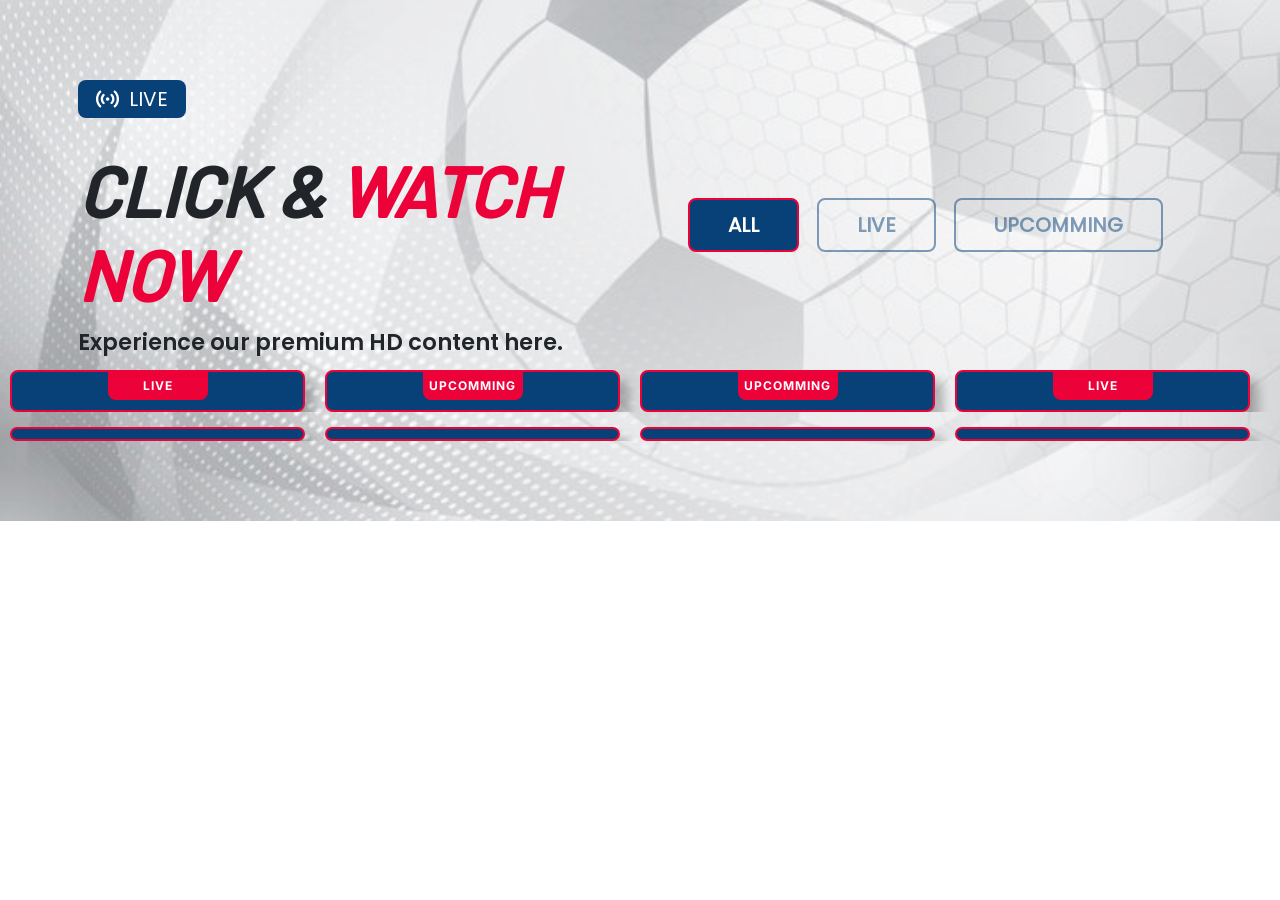
==== index.html @ 06346d49 "added files" ====
<!DOCTYPE html>
<html lang="en">
  <head>
    <meta charset="UTF-8" />
    <meta name="viewport" content="width=device-width, initial-scale=1.0" />
    <link rel="stylesheet" href="./assets/css/slick.css" />
    <link rel="preconnect" href="https://fonts.googleapis.com" />
    <link rel="preconnect" href="https://fonts.gstatic.com" crossorigin />
    <link
      href="https://fonts.googleapis.com/css2?family=Inter:ital,opsz,wght@0,14..32,100..900;1,14..32,100..900&display=swap"
      rel="stylesheet"
    />
    <link
      rel="stylesheet"
      href="https://cdnjs.cloudflare.com/ajax/libs/font-awesome/6.6.0/css/all.min.css"
      integrity="sha512-Kc323vGBEqzTmouAECnVceyQqyqdsSiqLQISBL29aUW4U/M7pSPA/gEUZQqv1cwx4OnYxTxve5UMg5GT6L4JJg=="
      crossorigin="anonymous"
      referrerpolicy="no-referrer"
    />
    <link rel="stylesheet" href="./assets/css/bootstrap.min.css" />
    <link rel="stylesheet" href="./assets/css/style.css" />
    <link rel="stylesheet" href="./assets/css/responsive.css" />
    <title>Document</title>
  </head>
  <body>
    <main>
      <section class="matches-section">
        <div class="container">
          <div class="row">
            <div class="col-lg-6">
              <div class="live-badge mb-5">
                <img src="./assets/images/signal.png" alt="" />
                <span>Live</span>
              </div>
              <h2 class="heading-text mb-3">Click & <span>Watch Now</span></h2>
              <p class="bottom-para">Experience our premium HD content here.</p>
            </div>
            <div class="col-lg-6 btns-column">
              <div class="btn-area">
                <button class="active">All</button>
                <button>Live</button>
                <button>Upcomming</button>
              </div>
            </div>
          </div>
        </div>
        <div class="slider-wrrp mb-4">
          <div class="match-card">
            <div class="card-header">
              <span class="status-badge">Live</span>
            </div>
          </div>
          <div class="match-card">
            <div class="card-header">
              <span class="status-badge">Upcomming</span>
            </div>
          </div>
          <div class="match-card">
            <div class="card-header">
              <span class="status-badge">Upcomming</span>
            </div>
          </div>
          <div class="match-card">
            <div class="card-header">
              <span class="status-badge">Live</span>
            </div>
          </div>
          <div class="match-card">
            <div class="card-header">
              <span class="status-badge">Live</span>
            </div>
          </div>
          <div class="match-card">
            <div class="card-header">
              <span class="status-badge">Upcomming</span>
            </div>
          </div>
          <div class="match-card">
            <div class="card-header">
              <span class="status-badge">Upcomming</span>
            </div>
          </div>
        </div>
        <div class="slider-wrrp-2">
          <div class="match-card"></div>
          <div class="match-card"></div>
          <div class="match-card"></div>
          <div class="match-card"></div>
          <div class="match-card"></div>
          <div class="match-card"></div>
          <div class="match-card"></div>
        </div>
      </section>
    </main>

    <script src="./assets/js/bootstrap.bundle.min.js"></script>
    <script src="./assets/js/jquery.min.js"></script>
    <script src="./assets/js/slick.min.js"></script>
    <script src="https://maxcdn.bootstrapcdn.com/bootstrap/3.2.0/js/bootstrap.min.js"></script>
    <script src="./assets/js/script.js"></script>
  </body>
</html>
---- assets/css/style.css ----
* {
  padding: 0;
  margin: 0;
  box-sizing: border-box;
}

html {
  font-size: 10px;
  overflow-x: hidden;
}

@font-face {
  font-family: "poppins";
  src: url(../fonts/Poppins-Regular.ttf);
}

@font-face {
  font-family: "barlow";
  src: url(../fonts/Barlow-Medium.ttf);
}
@font-face {
  font-family: "poppins-bold";
  src: url(../fonts/Poppins-SemiBold.ttf);
}

:root {
  --poppin-font: "poppins";
  --poppin-font-2: "poppins-bold";
  --barlow-font: "barlow";
  --red-color: "#ec0139";
}

@media (min-width: 1600px) {
  .container {
    width: 100%;
    max-width: 1420px;
  }
}

.matches-section {
  background-image: url(../images/football-img.jpg);
  padding: 80px 10px;
  background-position: center;
  background-size: cover;
  background-repeat: no-repeat;
  position: relative;
  z-index: 1;
}

.matches-section::after {
  content: "";
  position: absolute;
  height: 100%;
  width: 100%;
  left: 0;
  top: 0;
  background: #ffffff44;
  z-index: -1;
}

.match-card {
  padding: 0 10px 10px;
  border: 2.18px solid var(--Red, #ec0139);
  box-shadow: 9px 10px 10.4px 0px #00000040;
  background: var(--Blue, #084178);
  border-radius: 8px;
  margin-right: 20px;
}

.live-badge {
  display: flex;
  align-items: center;
  gap: 10px;
  background: var(--Blue, #084178);
  padding: 4px 18px;
  width: fit-content;
  color: #fff;
  font-family: var(--poppin-font);
  font-weight: 500;
  font-size: 20px;
  text-transform: uppercase;
  border-radius: 8px;
}

.heading-text {
  font-family: var(--barlow-font);
  font-weight: 800;
  font-style: italic;
  font-size: 70px;
  text-transform: uppercase;
}

.heading-text span {
  color: var(--Red, #ec0139);
}

.bottom-para {
  font-family: var(--poppin-font-2);
  font-weight: 500;
  font-size: 22.5px;
}

.btn-area {
  display: flex;
  align-items: center;
  gap: 18px;
}

.btn-area button {
  border: 2px solid var(--Blue, #084178);
  padding: 10px 38px;
  font-family: var(--poppin-font);
  font-weight: 600;
  font-size: 20px;
  text-transform: uppercase;
  border-radius: 8px;
  background: transparent;
  color: #084178;
  opacity: 0.5;
}

.btn-area button.active {
  background: var(--Blue, #084178);
  border: 2px solid var(--Red, #ec0139);
  color: #fff;
  opacity: 1;
}

.btns-column {
  display: flex;
  justify-content: center;
  align-items: center;
}

.card-header {
  display: flex;
  justify-content: center;
}

.status-badge {
  display: flex;
  justify-content: center;
  width: 100px;
  background: var(--Red, #ec0139);
  padding: 5px 15px;
  font-family: "Inter", sans-serif;
  font-weight: 700;
  font-size: 12px;
  letter-spacing: 1px;
  text-transform: uppercase;
  border-bottom-right-radius: 8px;
  border-bottom-left-radius: 8px;
  color: #fff;
}
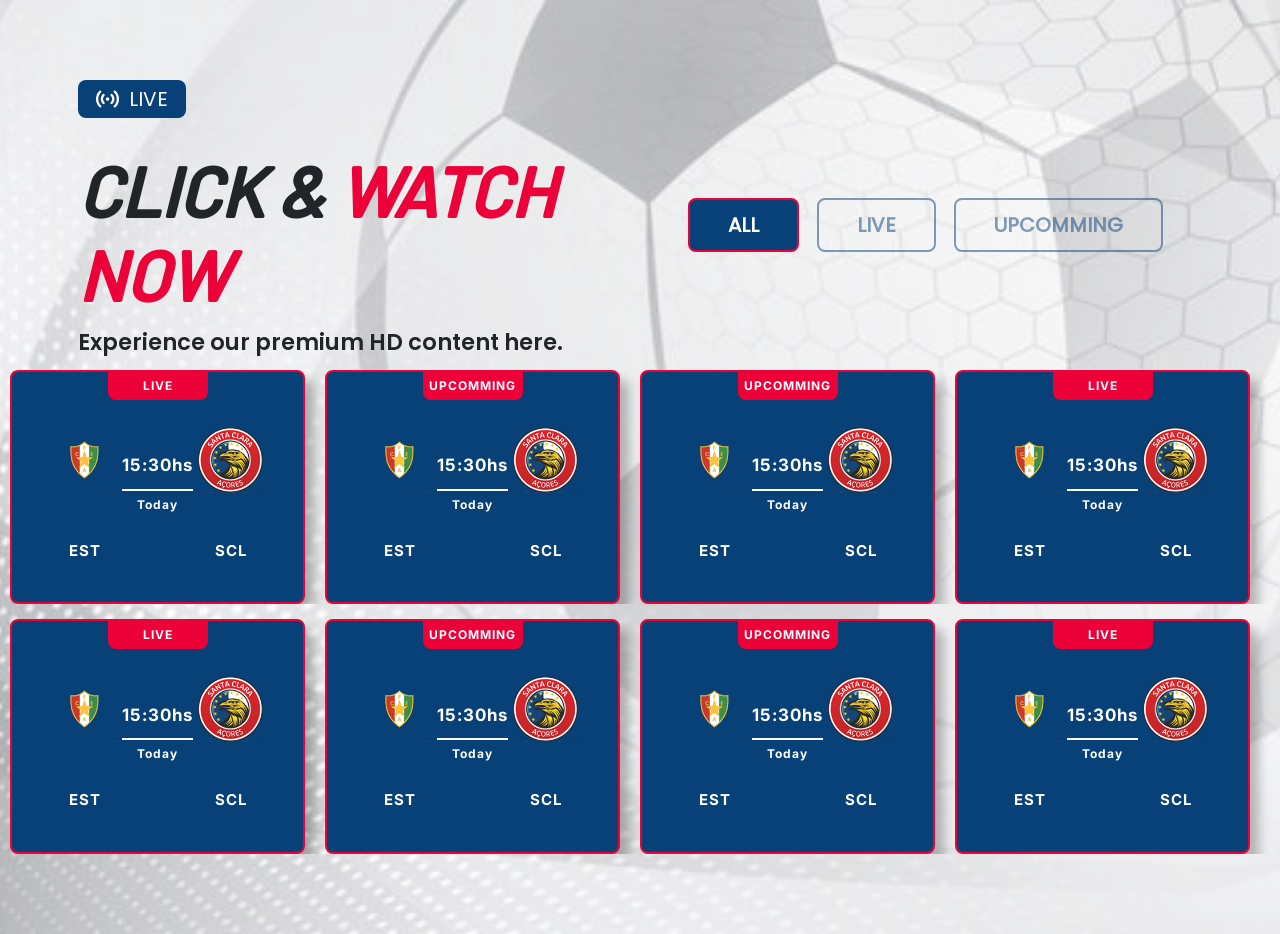
==== commit 23faf4ec: "card updated" ====
--- a/index.html
+++ b/index.html
@@ -49,46 +49,382 @@
             <div class="card-header">
               <span class="status-badge">Live</span>
             </div>
-          </div>
-          <div class="match-card">
-            <div class="card-header">
-              <span class="status-badge">Upcomming</span>
-            </div>
-          </div>
-          <div class="match-card">
-            <div class="card-header">
-              <span class="status-badge">Upcomming</span>
-            </div>
-          </div>
-          <div class="match-card">
-            <div class="card-header">
-              <span class="status-badge">Live</span>
-            </div>
-          </div>
-          <div class="match-card">
-            <div class="card-header">
-              <span class="status-badge">Live</span>
-            </div>
-          </div>
-          <div class="match-card">
-            <div class="card-header">
-              <span class="status-badge">Upcomming</span>
-            </div>
-          </div>
-          <div class="match-card">
-            <div class="card-header">
-              <span class="status-badge">Upcomming</span>
+            <div class="card-matches-area">
+              <div class="team-area">
+                <img
+                  src="./assets/images/team-1.png"
+                  class="img-fluid"
+                  alt=""
+                />
+                <p class="team-name">EST</p>
+              </div>
+              <div class="date-area">
+                <p class="hour-left-text m-2">15:30hs</p>
+                <p class="day-left-text">Today</p>
+              </div>
+              <div class="team-area">
+                <img
+                  src="./assets/images/team-2.png"
+                  class="img-fluid"
+                  alt=""
+                />
+                <p class="team-name">Scl</p>
+              </div>
+            </div>
+          </div>
+          <div class="match-card">
+            <div class="card-header">
+              <span class="status-badge">Upcomming</span>
+            </div>
+            <div class="card-matches-area">
+              <div class="team-area">
+                <img
+                  src="./assets/images/team-1.png"
+                  class="img-fluid"
+                  alt=""
+                />
+                <p class="team-name">EST</p>
+              </div>
+              <div class="date-area">
+                <p class="hour-left-text m-2">15:30hs</p>
+                <p class="day-left-text">Today</p>
+              </div>
+              <div class="team-area">
+                <img
+                  src="./assets/images/team-2.png"
+                  class="img-fluid"
+                  alt=""
+                />
+                <p class="team-name">Scl</p>
+              </div>
+            </div>
+          </div>
+          <div class="match-card">
+            <div class="card-header">
+              <span class="status-badge">Upcomming</span>
+            </div>
+            <div class="card-matches-area">
+              <div class="team-area">
+                <img
+                  src="./assets/images/team-1.png"
+                  class="img-fluid"
+                  alt=""
+                />
+                <p class="team-name">EST</p>
+              </div>
+              <div class="date-area">
+                <p class="hour-left-text m-2">15:30hs</p>
+                <p class="day-left-text">Today</p>
+              </div>
+              <div class="team-area">
+                <img
+                  src="./assets/images/team-2.png"
+                  class="img-fluid"
+                  alt=""
+                />
+                <p class="team-name">Scl</p>
+              </div>
+            </div>
+          </div>
+          <div class="match-card">
+            <div class="card-header">
+              <span class="status-badge">Live</span>
+            </div>
+            <div class="card-matches-area">
+              <div class="team-area">
+                <img
+                  src="./assets/images/team-1.png"
+                  class="img-fluid"
+                  alt=""
+                />
+                <p class="team-name">EST</p>
+              </div>
+              <div class="date-area">
+                <p class="hour-left-text m-2">15:30hs</p>
+                <p class="day-left-text">Today</p>
+              </div>
+              <div class="team-area">
+                <img
+                  src="./assets/images/team-2.png"
+                  class="img-fluid"
+                  alt=""
+                />
+                <p class="team-name">Scl</p>
+              </div>
+            </div>
+          </div>
+          <div class="match-card">
+            <div class="card-header">
+              <span class="status-badge">Live</span>
+            </div>
+            <div class="card-matches-area">
+              <div class="team-area">
+                <img
+                  src="./assets/images/team-1.png"
+                  class="img-fluid"
+                  alt=""
+                />
+                <p class="team-name">EST</p>
+              </div>
+              <div class="date-area">
+                <p class="hour-left-text m-2">15:30hs</p>
+                <p class="day-left-text">Today</p>
+              </div>
+              <div class="team-area">
+                <img
+                  src="./assets/images/team-2.png"
+                  class="img-fluid"
+                  alt=""
+                />
+                <p class="team-name">Scl</p>
+              </div>
+            </div>
+          </div>
+          <div class="match-card">
+            <div class="card-header">
+              <span class="status-badge">Upcomming</span>
+            </div>
+            <div class="card-matches-area">
+              <div class="team-area">
+                <img
+                  src="./assets/images/team-1.png"
+                  class="img-fluid"
+                  alt=""
+                />
+                <p class="team-name">EST</p>
+              </div>
+              <div class="date-area">
+                <p class="hour-left-text m-2">15:30hs</p>
+                <p class="day-left-text">Today</p>
+              </div>
+              <div class="team-area">
+                <img
+                  src="./assets/images/team-2.png"
+                  class="img-fluid"
+                  alt=""
+                />
+                <p class="team-name">Scl</p>
+              </div>
+            </div>
+          </div>
+          <div class="match-card">
+            <div class="card-header">
+              <span class="status-badge">Upcomming</span>
+            </div>
+            <div class="card-matches-area">
+              <div class="team-area">
+                <img
+                  src="./assets/images/team-1.png"
+                  class="img-fluid"
+                  alt=""
+                />
+                <p class="team-name">EST</p>
+              </div>
+              <div class="date-area">
+                <p class="hour-left-text m-2">15:30hs</p>
+                <p class="day-left-text">Today</p>
+              </div>
+              <div class="team-area">
+                <img
+                  src="./assets/images/team-2.png"
+                  class="img-fluid"
+                  alt=""
+                />
+                <p class="team-name">Scl</p>
+              </div>
             </div>
           </div>
         </div>
         <div class="slider-wrrp-2">
-          <div class="match-card"></div>
-          <div class="match-card"></div>
-          <div class="match-card"></div>
-          <div class="match-card"></div>
-          <div class="match-card"></div>
-          <div class="match-card"></div>
-          <div class="match-card"></div>
+          <div class="match-card">
+            <div class="card-header">
+              <span class="status-badge">Live</span>
+            </div>
+            <div class="card-matches-area">
+              <div class="team-area">
+                <img
+                  src="./assets/images/team-1.png"
+                  class="img-fluid"
+                  alt=""
+                />
+                <p class="team-name">EST</p>
+              </div>
+              <div class="date-area">
+                <p class="hour-left-text m-2">15:30hs</p>
+                <p class="day-left-text">Today</p>
+              </div>
+              <div class="team-area">
+                <img
+                  src="./assets/images/team-2.png"
+                  class="img-fluid"
+                  alt=""
+                />
+                <p class="team-name">Scl</p>
+              </div>
+            </div>
+          </div>
+          <div class="match-card">
+            <div class="card-header">
+              <span class="status-badge">Upcomming</span>
+            </div>
+            <div class="card-matches-area">
+              <div class="team-area">
+                <img
+                  src="./assets/images/team-1.png"
+                  class="img-fluid"
+                  alt=""
+                />
+                <p class="team-name">EST</p>
+              </div>
+              <div class="date-area">
+                <p class="hour-left-text m-2">15:30hs</p>
+                <p class="day-left-text">Today</p>
+              </div>
+              <div class="team-area">
+                <img
+                  src="./assets/images/team-2.png"
+                  class="img-fluid"
+                  alt=""
+                />
+                <p class="team-name">Scl</p>
+              </div>
+            </div>
+          </div>
+          <div class="match-card">
+            <div class="card-header">
+              <span class="status-badge">Upcomming</span>
+            </div>
+            <div class="card-matches-area">
+              <div class="team-area">
+                <img
+                  src="./assets/images/team-1.png"
+                  class="img-fluid"
+                  alt=""
+                />
+                <p class="team-name">EST</p>
+              </div>
+              <div class="date-area">
+                <p class="hour-left-text m-2">15:30hs</p>
+                <p class="day-left-text">Today</p>
+              </div>
+              <div class="team-area">
+                <img
+                  src="./assets/images/team-2.png"
+                  class="img-fluid"
+                  alt=""
+                />
+                <p class="team-name">Scl</p>
+              </div>
+            </div>
+          </div>
+          <div class="match-card">
+            <div class="card-header">
+              <span class="status-badge">Live</span>
+            </div>
+            <div class="card-matches-area">
+              <div class="team-area">
+                <img
+                  src="./assets/images/team-1.png"
+                  class="img-fluid"
+                  alt=""
+                />
+                <p class="team-name">EST</p>
+              </div>
+              <div class="date-area">
+                <p class="hour-left-text m-2">15:30hs</p>
+                <p class="day-left-text">Today</p>
+              </div>
+              <div class="team-area">
+                <img
+                  src="./assets/images/team-2.png"
+                  class="img-fluid"
+                  alt=""
+                />
+                <p class="team-name">Scl</p>
+              </div>
+            </div>
+          </div>
+          <div class="match-card">
+            <div class="card-header">
+              <span class="status-badge">Live</span>
+            </div>
+            <div class="card-matches-area">
+              <div class="team-area">
+                <img
+                  src="./assets/images/team-1.png"
+                  class="img-fluid"
+                  alt=""
+                />
+                <p class="team-name">EST</p>
+              </div>
+              <div class="date-area">
+                <p class="hour-left-text m-2">15:30hs</p>
+                <p class="day-left-text">Today</p>
+              </div>
+              <div class="team-area">
+                <img
+                  src="./assets/images/team-2.png"
+                  class="img-fluid"
+                  alt=""
+                />
+                <p class="team-name">Scl</p>
+              </div>
+            </div>
+          </div>
+          <div class="match-card">
+            <div class="card-header">
+              <span class="status-badge">Upcomming</span>
+            </div>
+            <div class="card-matches-area">
+              <div class="team-area">
+                <img
+                  src="./assets/images/team-1.png"
+                  class="img-fluid"
+                  alt=""
+                />
+                <p class="team-name">EST</p>
+              </div>
+              <div class="date-area">
+                <p class="hour-left-text m-2">15:30hs</p>
+                <p class="day-left-text">Today</p>
+              </div>
+              <div class="team-area">
+                <img
+                  src="./assets/images/team-2.png"
+                  class="img-fluid"
+                  alt=""
+                />
+                <p class="team-name">Scl</p>
+              </div>
+            </div>
+          </div>
+          <div class="match-card">
+            <div class="card-header">
+              <span class="status-badge">Upcomming</span>
+            </div>
+            <div class="card-matches-area">
+              <div class="team-area">
+                <img
+                  src="./assets/images/team-1.png"
+                  class="img-fluid"
+                  alt=""
+                />
+                <p class="team-name">EST</p>
+              </div>
+              <div class="date-area">
+                <p class="hour-left-text m-2">15:30hs</p>
+                <p class="day-left-text">Today</p>
+              </div>
+              <div class="team-area">
+                <img
+                  src="./assets/images/team-2.png"
+                  class="img-fluid"
+                  alt=""
+                />
+                <p class="team-name">Scl</p>
+              </div>
+            </div>
+          </div>
         </div>
       </section>
     </main>
--- a/assets/css/style.css
+++ b/assets/css/style.css
@@ -59,7 +59,7 @@
 }
 
 .match-card {
-  padding: 0 10px 10px;
+  padding: 0 40px 30px;
   border: 2.18px solid var(--Red, #ec0139);
   box-shadow: 9px 10px 10.4px 0px #00000040;
   background: var(--Blue, #084178);
@@ -152,3 +152,50 @@
   border-bottom-left-radius: 8px;
   color: #fff;
 }
+
+.card-matches-area {
+  display: flex;
+  align-items: center;
+  justify-content: space-between;
+}
+
+.team-area {
+  display: flex;
+  flex-direction: column;
+  align-items: center;
+  gap: 20px;
+}
+
+.team-area img{
+    height: 120px;
+    width: 120px;
+    object-fit: contain;
+}
+
+.team-name {
+  font-family: "Inter", sans-serif;
+  font-weight: 700;
+  font-size: 15px;
+  letter-spacing: 1px;
+  color: #fff;
+  text-transform: uppercase;
+}
+
+.date-area {
+  font-family: "Inter", sans-serif;
+  font-weight: 700;
+  text-align: center;
+  letter-spacing: 1px;
+  color: #fff;
+}
+.hour-left-text {
+  font-size: 17px;
+  color: #fff;
+  padding-bottom: 10px;
+  border-bottom: 2px solid #fff;
+}
+
+.day-left-text {
+  font-weight: 700;
+  font-size: 12px;
+}
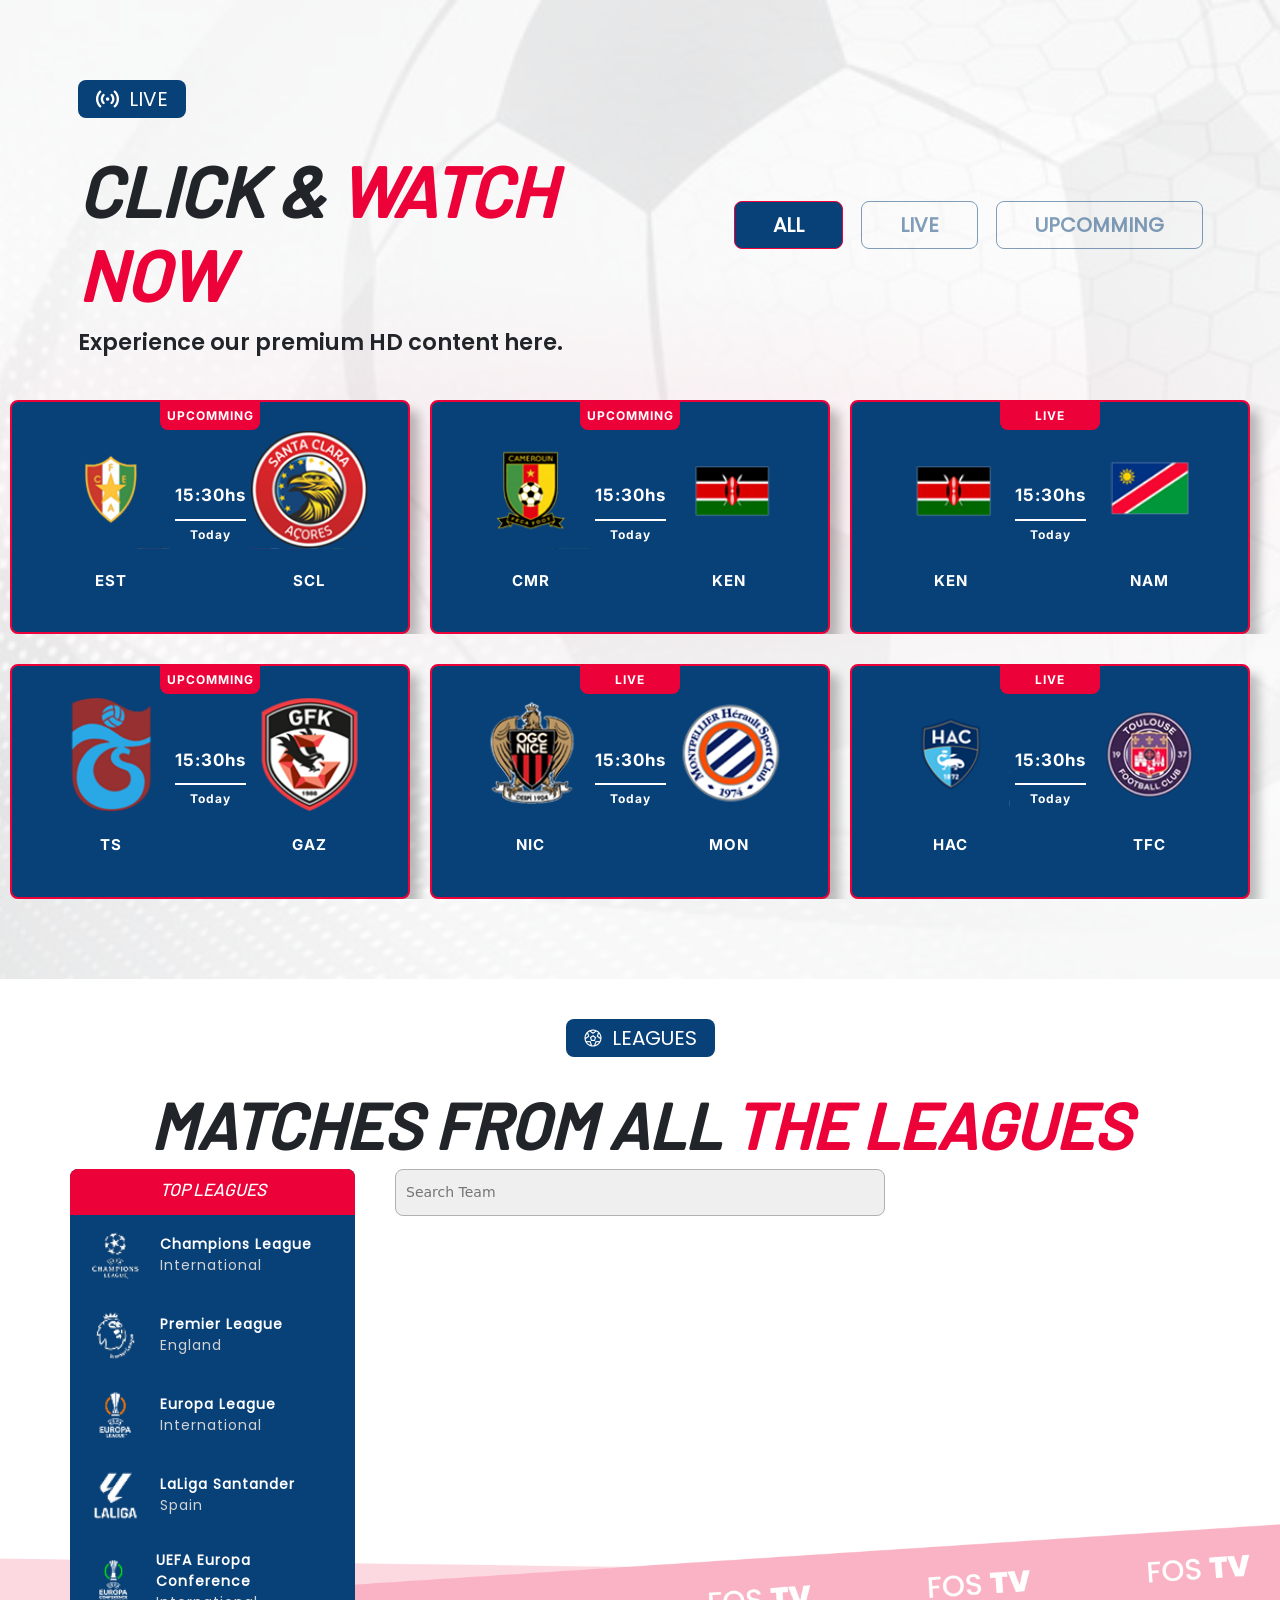
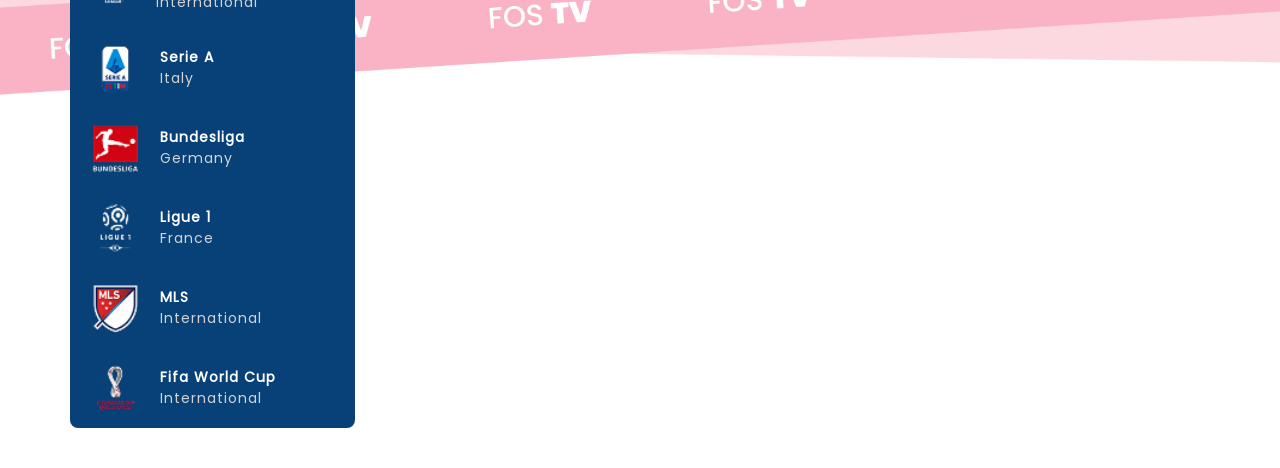
==== commit a35adc8c: "section completed" ====
--- a/index.html
+++ b/index.html
@@ -24,15 +24,18 @@
   </head>
   <body>
     <main>
+      <!-- matches section -->
       <section class="matches-section">
-        <div class="container">
+        <div class="container mb-5">
           <div class="row">
             <div class="col-lg-6">
               <div class="live-badge mb-5">
                 <img src="./assets/images/signal.png" alt="" />
                 <span>Live</span>
               </div>
-              <h2 class="heading-text mb-3">Click & <span>Watch Now</span></h2>
+              <h2 class="heading-text mb-3">
+                Click & <span class="span-color">Watch Now</span>
+              </h2>
               <p class="bottom-para">Experience our premium HD content here.</p>
             </div>
             <div class="col-lg-6 btns-column">
@@ -44,388 +47,562 @@
             </div>
           </div>
         </div>
-        <div class="slider-wrrp mb-4">
-          <div class="match-card">
-            <div class="card-header">
-              <span class="status-badge">Live</span>
+
+        <!-- Slider 1 starts -->
+        <div class="slider-wrrp mb-5">
+          <!-- card 1 -->
+          <div class="match-card">
+            <a href="" class="text-decoration-none">
+              <div class="card-header">
+                <span class="status-badge">Live</span>
+              </div>
+              <div class="card-matches-area">
+                <div class="team-area">
+                  <img
+                    src="./assets/images/team-3.png"
+                    class="img-fluid"
+                    alt=""
+                  />
+                  <p class="team-name">NAN</p>
+                </div>
+                <div class="date-area">
+                  <p class="hour-left-text m-2">15:30hs</p>
+                  <p class="day-left-text">Today</p>
+                </div>
+                <div class="team-area">
+                  <img
+                    src="./assets/images/team-4.png"
+                    class="img-fluid"
+                    alt=""
+                  />
+                  <p class="team-name">Scl</p>
+                </div>
+              </div>
+            </a>
+          </div>
+          <!-- card 2 -->
+          <div class="match-card">
+            <a href="" class="text-decoration-none">
+              <div class="card-header">
+                <span class="status-badge">Upcomming</span>
+              </div>
+              <div class="card-matches-area">
+                <div class="team-area">
+                  <img
+                    src="./assets/images/team-1.png"
+                    class="img-fluid"
+                    alt=""
+                  />
+                  <p class="team-name">EST</p>
+                </div>
+                <div class="date-area">
+                  <p class="hour-left-text m-2">15:30hs</p>
+                  <p class="day-left-text">Today</p>
+                </div>
+                <div class="team-area">
+                  <img
+                    src="./assets/images/team-2.png"
+                    class="img-fluid"
+                    alt=""
+                  />
+                  <p class="team-name">Scl</p>
+                </div>
+              </div>
+            </a>
+          </div>
+          <!-- card 3 -->
+          <div class="match-card">
+            <a href="" class="text-decoration-none">
+              <div class="card-header">
+                <span class="status-badge">Upcomming</span>
+              </div>
+              <div class="card-matches-area">
+                <div class="team-area">
+                  <img
+                    src="./assets/images/team-5.png"
+                    class="img-fluid"
+                    alt=""
+                  />
+                  <p class="team-name">CMR</p>
+                </div>
+                <div class="date-area">
+                  <p class="hour-left-text m-2">15:30hs</p>
+                  <p class="day-left-text">Today</p>
+                </div>
+                <div class="team-area">
+                  <img
+                    src="./assets/images/team-6.png"
+                    class="img-fluid"
+                    alt=""
+                  />
+                  <p class="team-name">KEN</p>
+                </div>
+              </div>
+            </a>
+          </div>
+          <!-- card 4 -->
+          <div class="match-card">
+            <a href="" class="text-decoration-none">
+              <div class="card-header">
+                <span class="status-badge">Live</span>
+              </div>
+              <div class="card-matches-area">
+                <div class="team-area">
+                  <img
+                    src="./assets/images/team-6.png"
+                    class="img-fluid"
+                    alt=""
+                  />
+                  <p class="team-name">KEN</p>
+                </div>
+                <div class="date-area">
+                  <p class="hour-left-text m-2">15:30hs</p>
+                  <p class="day-left-text">Today</p>
+                </div>
+                <div class="team-area">
+                  <img
+                    src="./assets/images/team-7.png"
+                    class="img-fluid"
+                    alt=""
+                  />
+                  <p class="team-name">NAM</p>
+                </div>
+              </div>
+            </a>
+          </div>
+          <!-- card 5 -->
+          <div class="match-card">
+            <a href="" class="text-decoration-none">
+              <div class="card-header">
+                <span class="status-badge">Live</span>
+              </div>
+              <div class="card-matches-area">
+                <div class="team-area">
+                  <img
+                    src="./assets/images/team-1.png"
+                    class="img-fluid"
+                    alt=""
+                  />
+                  <p class="team-name">EST</p>
+                </div>
+                <div class="date-area">
+                  <p class="hour-left-text m-2">15:30hs</p>
+                  <p class="day-left-text">Today</p>
+                </div>
+                <div class="team-area">
+                  <img
+                    src="./assets/images/team-2.png"
+                    class="img-fluid"
+                    alt=""
+                  />
+                  <p class="team-name">Scl</p>
+                </div>
+              </div>
+            </a>
+          </div>
+          <!-- card 6 -->
+          <div class="match-card">
+            <a href="" class="text-decoration-none">
+              <div class="card-header">
+                <span class="status-badge">Upcomming</span>
+              </div>
+              <div class="card-matches-area">
+                <div class="team-area">
+                  <img
+                    src="./assets/images/team-1.png"
+                    class="img-fluid"
+                    alt=""
+                  />
+                  <p class="team-name">EST</p>
+                </div>
+                <div class="date-area">
+                  <p class="hour-left-text m-2">15:30hs</p>
+                  <p class="day-left-text">Today</p>
+                </div>
+                <div class="team-area">
+                  <img
+                    src="./assets/images/team-2.png"
+                    class="img-fluid"
+                    alt=""
+                  />
+                  <p class="team-name">Scl</p>
+                </div>
+              </div>
+            </a>
+          </div>
+        </div>
+
+        <!-- Slider 2 starts -->
+        <div class="slider-wrrp-2">
+          <!-- card 1 -->
+          <div class="match-card">
+            <a href="" class="text-decoration-none">
+              <div class="card-header">
+                <span class="status-badge">Upcomming</span>
+              </div>
+              <div class="card-matches-area">
+                <div class="team-area">
+                  <img
+                    src="./assets/images/team-8.png"
+                    class="img-fluid"
+                    alt=""
+                  />
+                  <p class="team-name">JUV</p>
+                </div>
+                <div class="date-area">
+                  <p class="hour-left-text m-2">15:30hs</p>
+                  <p class="day-left-text">Today</p>
+                </div>
+                <div class="team-area">
+                  <img
+                    src="./assets/images/team-9.png"
+                    class="img-fluid"
+                    alt=""
+                  />
+                  <p class="team-name">WAN</p>
+                </div>
+              </div>
+            </a>
+          </div>
+          <!-- card 2 -->
+          <div class="match-card">
+            <a href="" class="text-decoration-none">
+              <div class="card-header">
+                <span class="status-badge">Upcomming</span>
+              </div>
+              <div class="card-matches-area">
+                <div class="team-area">
+                  <img
+                    src="./assets/images/team-10.png"
+                    class="img-fluid"
+                    alt=""
+                  />
+                  <p class="team-name">TS</p>
+                </div>
+                <div class="date-area">
+                  <p class="hour-left-text m-2">15:30hs</p>
+                  <p class="day-left-text">Today</p>
+                </div>
+                <div class="team-area">
+                  <img
+                    src="./assets/images/team-11.png"
+                    class="img-fluid"
+                    alt=""
+                  />
+                  <p class="team-name">GAZ</p>
+                </div>
+              </div>
+            </a>
+          </div>
+          <!-- card 3 -->
+          <div class="match-card">
+            <a href="" class="text-decoration-none">
+              <div class="card-header">
+                <span class="status-badge">Live</span>
+              </div>
+              <div class="card-matches-area">
+                <div class="team-area">
+                  <img
+                    src="./assets/images/team-12.png"
+                    class="img-fluid"
+                    alt=""
+                  />
+                  <p class="team-name">NIC</p>
+                </div>
+                <div class="date-area">
+                  <p class="hour-left-text m-2">15:30hs</p>
+                  <p class="day-left-text">Today</p>
+                </div>
+                <div class="team-area">
+                  <img
+                    src="./assets/images/team-13.png"
+                    class="img-fluid"
+                    alt=""
+                  />
+                  <p class="team-name">MON</p>
+                </div>
+              </div>
+            </a>
+          </div>
+          <!-- card 4 -->
+          <div class="match-card">
+            <a href="" class="text-decoration-none">
+              <div class="card-header">
+                <span class="status-badge">Live</span>
+              </div>
+              <div class="card-matches-area">
+                <div class="team-area">
+                  <img
+                    src="./assets/images/team-14.png"
+                    class="img-fluid"
+                    alt=""
+                  />
+                  <p class="team-name">HAC</p>
+                </div>
+                <div class="date-area">
+                  <p class="hour-left-text m-2">15:30hs</p>
+                  <p class="day-left-text">Today</p>
+                </div>
+                <div class="team-area">
+                  <img
+                    src="./assets/images/team-15.png"
+                    class="img-fluid"
+                    alt=""
+                  />
+                  <p class="team-name">TFC</p>
+                </div>
+              </div>
+            </a>
+          </div>
+          <!-- card 5 -->
+          <div class="match-card">
+            <a href="" class="text-decoration-none">
+              <div class="card-header">
+                <span class="status-badge">Live</span>
+              </div>
+              <div class="card-matches-area">
+                <div class="team-area">
+                  <img
+                    src="./assets/images/team-10.png"
+                    class="img-fluid"
+                    alt=""
+                  />
+                  <p class="team-name">TS</p>
+                </div>
+                <div class="date-area">
+                  <p class="hour-left-text m-2">15:30hs</p>
+                  <p class="day-left-text">Today</p>
+                </div>
+                <div class="team-area">
+                  <img
+                    src="./assets/images/team-11.png"
+                    class="img-fluid"
+                    alt=""
+                  />
+                  <p class="team-name">GAZ</p>
+                </div>
+              </div>
+            </a>
+          </div>
+          <!-- card 6 -->
+          <div class="match-card">
+            <a href="" class="text-decoration-none">
+              <div class="card-header">
+                <span class="status-badge">Upcomming</span>
+              </div>
+              <div class="card-matches-area">
+                <div class="team-area">
+                  <img
+                    src="./assets/images/team-1.png"
+                    class="img-fluid"
+                    alt=""
+                  />
+                  <p class="team-name">EST</p>
+                </div>
+                <div class="date-area">
+                  <p class="hour-left-text m-2">15:30hs</p>
+                  <p class="day-left-text">Today</p>
+                </div>
+                <div class="team-area">
+                  <img
+                    src="./assets/images/team-2.png"
+                    class="img-fluid"
+                    alt=""
+                  />
+                  <p class="team-name">Scl</p>
+                </div>
+              </div>
+            </a>
+          </div>
+        </div>
+
+        <img src="./assets/images/back-img.png" class="back-image" alt="" />
+      </section>
+
+      <!-- tournament section -->
+      <section class="tournament-section">
+        <div class="container">
+          <div class="row">
+            <div class="col-12">
+              <div class="live-badge mx-auto mb-5">
+                <img src="./assets/images/leagues.png" alt="" />
+                <span>Leagues</span>
+              </div>
+              <h2 class="text-center sec-hd">
+                MATCHES FROM ALL <span class="span-color">THE LEAGUES</span>
+              </h2>
             </div>
-            <div class="card-matches-area">
-              <div class="team-area">
-                <img
-                  src="./assets/images/team-1.png"
-                  class="img-fluid"
-                  alt=""
-                />
-                <p class="team-name">EST</p>
-              </div>
-              <div class="date-area">
-                <p class="hour-left-text m-2">15:30hs</p>
-                <p class="day-left-text">Today</p>
-              </div>
-              <div class="team-area">
-                <img
-                  src="./assets/images/team-2.png"
-                  class="img-fluid"
-                  alt=""
-                />
-                <p class="team-name">Scl</p>
+            <div class="col-lg-3 col-12 p-0">
+              <div class="side-bar">
+                <div class="side-bar-header">
+                  <h3>Top Leagues</h3>
+                </div>
+
+                <!-- Leagues -->
+                <div class="leagues">
+                  <!-- league 1 -->
+                  <div class="league-container">
+                    <div>
+                      <img
+                        src="./assets/images/uefa-champions.png"
+                        class="img-fluid img-leagues"
+                        alt=""
+                      />
+                    </div>
+                    <div class="content_container">
+                      <p class="league_name">Champions League</p>
+                      <p class="league_name league_level">International</p>
+                    </div>
+                  </div>
+
+                  <!-- league 2 -->
+                  <div class="league-container">
+                    <div>
+                      <img
+                        src="./assets/images/eng.png"
+                        class="img-fluid img-leagues"
+                        alt=""
+                      />
+                    </div>
+                    <div class="content_container">
+                      <p class="league_name">Premier League</p>
+                      <p class="league_name league_level">England</p>
+                    </div>
+                  </div>
+
+                  <!-- league 3 -->
+                  <div class="league-container">
+                    <div>
+                      <img
+                        src="./assets/images/uefa.png"
+                        class="img-fluid img-leagues"
+                        alt=""
+                      />
+                    </div>
+                    <div class="content_container">
+                      <p class="league_name">Europa League</p>
+                      <p class="league_name league_level">International</p>
+                    </div>
+                  </div>
+
+                  <!-- league 4 -->
+                  <div class="league-container">
+                    <div>
+                      <img
+                        src="./assets/images/esp.png"
+                        class="img-fluid img-leagues"
+                        alt=""
+                      />
+                    </div>
+                    <div class="content_container">
+                      <p class="league_name">LaLiga Santander</p>
+                      <p class="league_name league_level">Spain</p>
+                    </div>
+                  </div>
+
+                  <!-- league 5 -->
+                  <div class="league-container">
+                    <div>
+                      <img
+                        src="./assets/images/uefa-europa-conf.png"
+                        class="img-fluid img-leagues"
+                        alt=""
+                      />
+                    </div>
+                    <div class="content_container">
+                      <p class="league_name">UEFA Europa Conference</p>
+                      <p class="league_name league_level">International</p>
+                    </div>
+                  </div>
+
+                  <!-- league 6 -->
+                  <div class="league-container">
+                    <div>
+                      <img
+                        src="./assets/images/ita.png"
+                        class="img-fluid img-leagues"
+                        alt=""
+                      />
+                    </div>
+                    <div class="content_container">
+                      <p class="league_name">Serie A</p>
+                      <p class="league_name league_level">Italy</p>
+                    </div>
+                  </div>
+
+                  <!-- league 7 -->
+                  <div class="league-container">
+                    <div>
+                      <img
+                        src="./assets/images/ger.png"
+                        class="img-fluid img-leagues"
+                        alt=""
+                      />
+                    </div>
+                    <div class="content_container">
+                      <p class="league_name">Bundesliga</p>
+                      <p class="league_name league_level">Germany</p>
+                    </div>
+                  </div>
+
+                  <!-- league 8 -->
+                  <div class="league-container">
+                    <div>
+                      <img
+                        src="./assets/images/fra.png"
+                        class="img-fluid img-leagues"
+                        alt=""
+                      />
+                    </div>
+                    <div class="content_container">
+                      <p class="league_name">Ligue 1</p>
+                      <p class="league_name league_level">France</p>
+                    </div>
+                  </div>
+
+                  <!-- league 9 -->
+                  <div class="league-container">
+                    <div>
+                      <img
+                        src="./assets/images/usa.png"
+                        class="img-fluid img-leagues"
+                        alt=""
+                      />
+                    </div>
+                    <div class="content_container">
+                      <p class="league_name">MLS</p>
+                      <p class="league_name league_level">International</p>
+                    </div>
+                  </div>
+
+                  <!-- league 10 -->
+                  <div class="league-container">
+                    <div>
+                      <img
+                        src="./assets/images/fifa-world-cup.png"
+                        class="img-fluid img-leagues"
+                        alt=""
+                      />
+                    </div>
+                    <div class="content_container">
+                      <p class="league_name">Fifa World Cup</p>
+                      <p class="league_name league_level">International</p>
+                    </div>
+                  </div>
+                </div>
               </div>
             </div>
-          </div>
-          <div class="match-card">
-            <div class="card-header">
-              <span class="status-badge">Upcomming</span>
+            <div class="col-lg-6 col-12 column-details">
+              <input type="text" class="search_inp" placeholder="Search Team">
             </div>
-            <div class="card-matches-area">
-              <div class="team-area">
-                <img
-                  src="./assets/images/team-1.png"
-                  class="img-fluid"
-                  alt=""
-                />
-                <p class="team-name">EST</p>
-              </div>
-              <div class="date-area">
-                <p class="hour-left-text m-2">15:30hs</p>
-                <p class="day-left-text">Today</p>
-              </div>
-              <div class="team-area">
-                <img
-                  src="./assets/images/team-2.png"
-                  class="img-fluid"
-                  alt=""
-                />
-                <p class="team-name">Scl</p>
-              </div>
-            </div>
-          </div>
-          <div class="match-card">
-            <div class="card-header">
-              <span class="status-badge">Upcomming</span>
-            </div>
-            <div class="card-matches-area">
-              <div class="team-area">
-                <img
-                  src="./assets/images/team-1.png"
-                  class="img-fluid"
-                  alt=""
-                />
-                <p class="team-name">EST</p>
-              </div>
-              <div class="date-area">
-                <p class="hour-left-text m-2">15:30hs</p>
-                <p class="day-left-text">Today</p>
-              </div>
-              <div class="team-area">
-                <img
-                  src="./assets/images/team-2.png"
-                  class="img-fluid"
-                  alt=""
-                />
-                <p class="team-name">Scl</p>
-              </div>
-            </div>
-          </div>
-          <div class="match-card">
-            <div class="card-header">
-              <span class="status-badge">Live</span>
-            </div>
-            <div class="card-matches-area">
-              <div class="team-area">
-                <img
-                  src="./assets/images/team-1.png"
-                  class="img-fluid"
-                  alt=""
-                />
-                <p class="team-name">EST</p>
-              </div>
-              <div class="date-area">
-                <p class="hour-left-text m-2">15:30hs</p>
-                <p class="day-left-text">Today</p>
-              </div>
-              <div class="team-area">
-                <img
-                  src="./assets/images/team-2.png"
-                  class="img-fluid"
-                  alt=""
-                />
-                <p class="team-name">Scl</p>
-              </div>
-            </div>
-          </div>
-          <div class="match-card">
-            <div class="card-header">
-              <span class="status-badge">Live</span>
-            </div>
-            <div class="card-matches-area">
-              <div class="team-area">
-                <img
-                  src="./assets/images/team-1.png"
-                  class="img-fluid"
-                  alt=""
-                />
-                <p class="team-name">EST</p>
-              </div>
-              <div class="date-area">
-                <p class="hour-left-text m-2">15:30hs</p>
-                <p class="day-left-text">Today</p>
-              </div>
-              <div class="team-area">
-                <img
-                  src="./assets/images/team-2.png"
-                  class="img-fluid"
-                  alt=""
-                />
-                <p class="team-name">Scl</p>
-              </div>
-            </div>
-          </div>
-          <div class="match-card">
-            <div class="card-header">
-              <span class="status-badge">Upcomming</span>
-            </div>
-            <div class="card-matches-area">
-              <div class="team-area">
-                <img
-                  src="./assets/images/team-1.png"
-                  class="img-fluid"
-                  alt=""
-                />
-                <p class="team-name">EST</p>
-              </div>
-              <div class="date-area">
-                <p class="hour-left-text m-2">15:30hs</p>
-                <p class="day-left-text">Today</p>
-              </div>
-              <div class="team-area">
-                <img
-                  src="./assets/images/team-2.png"
-                  class="img-fluid"
-                  alt=""
-                />
-                <p class="team-name">Scl</p>
-              </div>
-            </div>
-          </div>
-          <div class="match-card">
-            <div class="card-header">
-              <span class="status-badge">Upcomming</span>
-            </div>
-            <div class="card-matches-area">
-              <div class="team-area">
-                <img
-                  src="./assets/images/team-1.png"
-                  class="img-fluid"
-                  alt=""
-                />
-                <p class="team-name">EST</p>
-              </div>
-              <div class="date-area">
-                <p class="hour-left-text m-2">15:30hs</p>
-                <p class="day-left-text">Today</p>
-              </div>
-              <div class="team-area">
-                <img
-                  src="./assets/images/team-2.png"
-                  class="img-fluid"
-                  alt=""
-                />
-                <p class="team-name">Scl</p>
-              </div>
-            </div>
+            <div class="col-lg-3 col-12"></div>
           </div>
         </div>
-        <div class="slider-wrrp-2">
-          <div class="match-card">
-            <div class="card-header">
-              <span class="status-badge">Live</span>
-            </div>
-            <div class="card-matches-area">
-              <div class="team-area">
-                <img
-                  src="./assets/images/team-1.png"
-                  class="img-fluid"
-                  alt=""
-                />
-                <p class="team-name">EST</p>
-              </div>
-              <div class="date-area">
-                <p class="hour-left-text m-2">15:30hs</p>
-                <p class="day-left-text">Today</p>
-              </div>
-              <div class="team-area">
-                <img
-                  src="./assets/images/team-2.png"
-                  class="img-fluid"
-                  alt=""
-                />
-                <p class="team-name">Scl</p>
-              </div>
-            </div>
-          </div>
-          <div class="match-card">
-            <div class="card-header">
-              <span class="status-badge">Upcomming</span>
-            </div>
-            <div class="card-matches-area">
-              <div class="team-area">
-                <img
-                  src="./assets/images/team-1.png"
-                  class="img-fluid"
-                  alt=""
-                />
-                <p class="team-name">EST</p>
-              </div>
-              <div class="date-area">
-                <p class="hour-left-text m-2">15:30hs</p>
-                <p class="day-left-text">Today</p>
-              </div>
-              <div class="team-area">
-                <img
-                  src="./assets/images/team-2.png"
-                  class="img-fluid"
-                  alt=""
-                />
-                <p class="team-name">Scl</p>
-              </div>
-            </div>
-          </div>
-          <div class="match-card">
-            <div class="card-header">
-              <span class="status-badge">Upcomming</span>
-            </div>
-            <div class="card-matches-area">
-              <div class="team-area">
-                <img
-                  src="./assets/images/team-1.png"
-                  class="img-fluid"
-                  alt=""
-                />
-                <p class="team-name">EST</p>
-              </div>
-              <div class="date-area">
-                <p class="hour-left-text m-2">15:30hs</p>
-                <p class="day-left-text">Today</p>
-              </div>
-              <div class="team-area">
-                <img
-                  src="./assets/images/team-2.png"
-                  class="img-fluid"
-                  alt=""
-                />
-                <p class="team-name">Scl</p>
-              </div>
-            </div>
-          </div>
-          <div class="match-card">
-            <div class="card-header">
-              <span class="status-badge">Live</span>
-            </div>
-            <div class="card-matches-area">
-              <div class="team-area">
-                <img
-                  src="./assets/images/team-1.png"
-                  class="img-fluid"
-                  alt=""
-                />
-                <p class="team-name">EST</p>
-              </div>
-              <div class="date-area">
-                <p class="hour-left-text m-2">15:30hs</p>
-                <p class="day-left-text">Today</p>
-              </div>
-              <div class="team-area">
-                <img
-                  src="./assets/images/team-2.png"
-                  class="img-fluid"
-                  alt=""
-                />
-                <p class="team-name">Scl</p>
-              </div>
-            </div>
-          </div>
-          <div class="match-card">
-            <div class="card-header">
-              <span class="status-badge">Live</span>
-            </div>
-            <div class="card-matches-area">
-              <div class="team-area">
-                <img
-                  src="./assets/images/team-1.png"
-                  class="img-fluid"
-                  alt=""
-                />
-                <p class="team-name">EST</p>
-              </div>
-              <div class="date-area">
-                <p class="hour-left-text m-2">15:30hs</p>
-                <p class="day-left-text">Today</p>
-              </div>
-              <div class="team-area">
-                <img
-                  src="./assets/images/team-2.png"
-                  class="img-fluid"
-                  alt=""
-                />
-                <p class="team-name">Scl</p>
-              </div>
-            </div>
-          </div>
-          <div class="match-card">
-            <div class="card-header">
-              <span class="status-badge">Upcomming</span>
-            </div>
-            <div class="card-matches-area">
-              <div class="team-area">
-                <img
-                  src="./assets/images/team-1.png"
-                  class="img-fluid"
-                  alt=""
-                />
-                <p class="team-name">EST</p>
-              </div>
-              <div class="date-area">
-                <p class="hour-left-text m-2">15:30hs</p>
-                <p class="day-left-text">Today</p>
-              </div>
-              <div class="team-area">
-                <img
-                  src="./assets/images/team-2.png"
-                  class="img-fluid"
-                  alt=""
-                />
-                <p class="team-name">Scl</p>
-              </div>
-            </div>
-          </div>
-          <div class="match-card">
-            <div class="card-header">
-              <span class="status-badge">Upcomming</span>
-            </div>
-            <div class="card-matches-area">
-              <div class="team-area">
-                <img
-                  src="./assets/images/team-1.png"
-                  class="img-fluid"
-                  alt=""
-                />
-                <p class="team-name">EST</p>
-              </div>
-              <div class="date-area">
-                <p class="hour-left-text m-2">15:30hs</p>
-                <p class="day-left-text">Today</p>
-              </div>
-              <div class="team-area">
-                <img
-                  src="./assets/images/team-2.png"
-                  class="img-fluid"
-                  alt=""
-                />
-                <p class="team-name">Scl</p>
-              </div>
-            </div>
-          </div>
-        </div>
+        <img
+          src="./assets/images/stripe-img.png"
+          class="stripe-img img-fluid"
+          alt=""
+        />
       </section>
     </main>
 
--- a/assets/css/style.css
+++ b/assets/css/style.css
@@ -37,7 +37,10 @@
   }
 }
 
+/* matches section */
+
 .matches-section {
+  width: 100%;
   background-image: url(../images/football-img.jpg);
   padding: 80px 10px;
   background-position: center;
@@ -54,7 +57,7 @@
   width: 100%;
   left: 0;
   top: 0;
-  background: #ffffff44;
+  background: #ffffffbd;
   z-index: -1;
 }
 
@@ -67,6 +70,15 @@
   margin-right: 20px;
 }
 
+.back-image {
+  width: 100%;
+  position: absolute;
+  left: 50%;
+  top: 50%;
+  transform: translate(-50%, -50%);
+  z-index: -1;
+}
+
 .live-badge {
   display: flex;
   align-items: center;
@@ -90,8 +102,8 @@
   text-transform: uppercase;
 }
 
-.heading-text span {
-  color: var(--Red, #ec0139);
+.span-color {
+  color: var(--Red, #ec0139) !important;
 }
 
 .bottom-para {
@@ -107,8 +119,8 @@
 }
 
 .btn-area button {
-  border: 2px solid var(--Blue, #084178);
-  padding: 10px 38px;
+  border: 1px solid var(--Blue, #084178);
+  padding: 8px 38px;
   font-family: var(--poppin-font);
   font-weight: 600;
   font-size: 20px;
@@ -121,14 +133,15 @@
 
 .btn-area button.active {
   background: var(--Blue, #084178);
-  border: 2px solid var(--Red, #ec0139);
+  border: 1.4px solid var(--Red, #ec0139);
   color: #fff;
   opacity: 1;
+  transition: all 0.3s linear;
 }
 
 .btns-column {
   display: flex;
-  justify-content: center;
+  justify-content: end;
   align-items: center;
 }
 
@@ -166,10 +179,10 @@
   gap: 20px;
 }
 
-.team-area img{
-    height: 120px;
-    width: 120px;
-    object-fit: contain;
+.team-area img {
+  height: 120px;
+  width: 120px;
+  object-fit: contain;
 }
 
 .team-name {
@@ -199,3 +212,106 @@
   font-weight: 700;
   font-size: 12px;
 }
+
+/* matches section ends */
+
+/* tournament section */
+
+.tournament-section {
+  position: relative;
+  padding: 40px 10px;
+  z-index: 1;
+}
+
+.stripe-img {
+  position: absolute;
+  top: 50%;
+  width: 100%;
+  left: 0;
+  z-index: -1;
+}
+
+.side-bar {
+  height: 100%;
+  background: #084178;
+  border-radius: 8px;
+}
+
+.sec-hd {
+  font-family: var(--barlow-font);
+  font-weight: 800;
+  font-style: italic;
+  font-size: 64px;
+}
+
+.side-bar-header {
+  background: #ec0139;
+  text-align: center;
+  color: #fff;
+  padding: 10px 30px;
+  border-top-left-radius: 8px;
+  border-top-right-radius: 8px;
+  font-family: var(--barlow-font);
+  font-weight: 700;
+  font-style: italic;
+  font-size: 18px;
+  line-height: 48px;
+  letter-spacing: 0%;
+  vertical-align: middle;
+  text-transform: uppercase;
+}
+
+.league-container {
+  display: flex;
+  align-items: center;
+  gap: 20px;
+  padding: 15px 20px;
+  transition: all 0.3s ease-in;
+}
+
+.league-container:hover{
+  background: #ec0139;
+}
+
+.img-leagues {
+  height: 50px;
+  width: 50px;
+  object-fit: contain;
+}
+
+.content_container {
+  display: flex;
+  flex-direction: column;
+}
+
+.league_name {
+  font-family: var(--poppin-font);
+  font-weight: 600;
+  font-size: 14px;
+  color: #fff;
+  letter-spacing: 1px;
+  margin: 0;
+}
+
+.league_level {
+  color: #d3d3d3;
+  font-weight: 500;
+}
+
+.search_inp {
+  width: 100%;
+  padding: 12px 10px;
+  border: 1px solid #b1b1b1;
+  background: #efefef;
+  border-radius: 8px;
+  font-size: 14px;
+}
+
+.search_inp:focus{
+  outline: 2px solid skyblue;
+}
+
+.column-details {
+  padding: 0 40px;
+}
+/* tournament section ends */
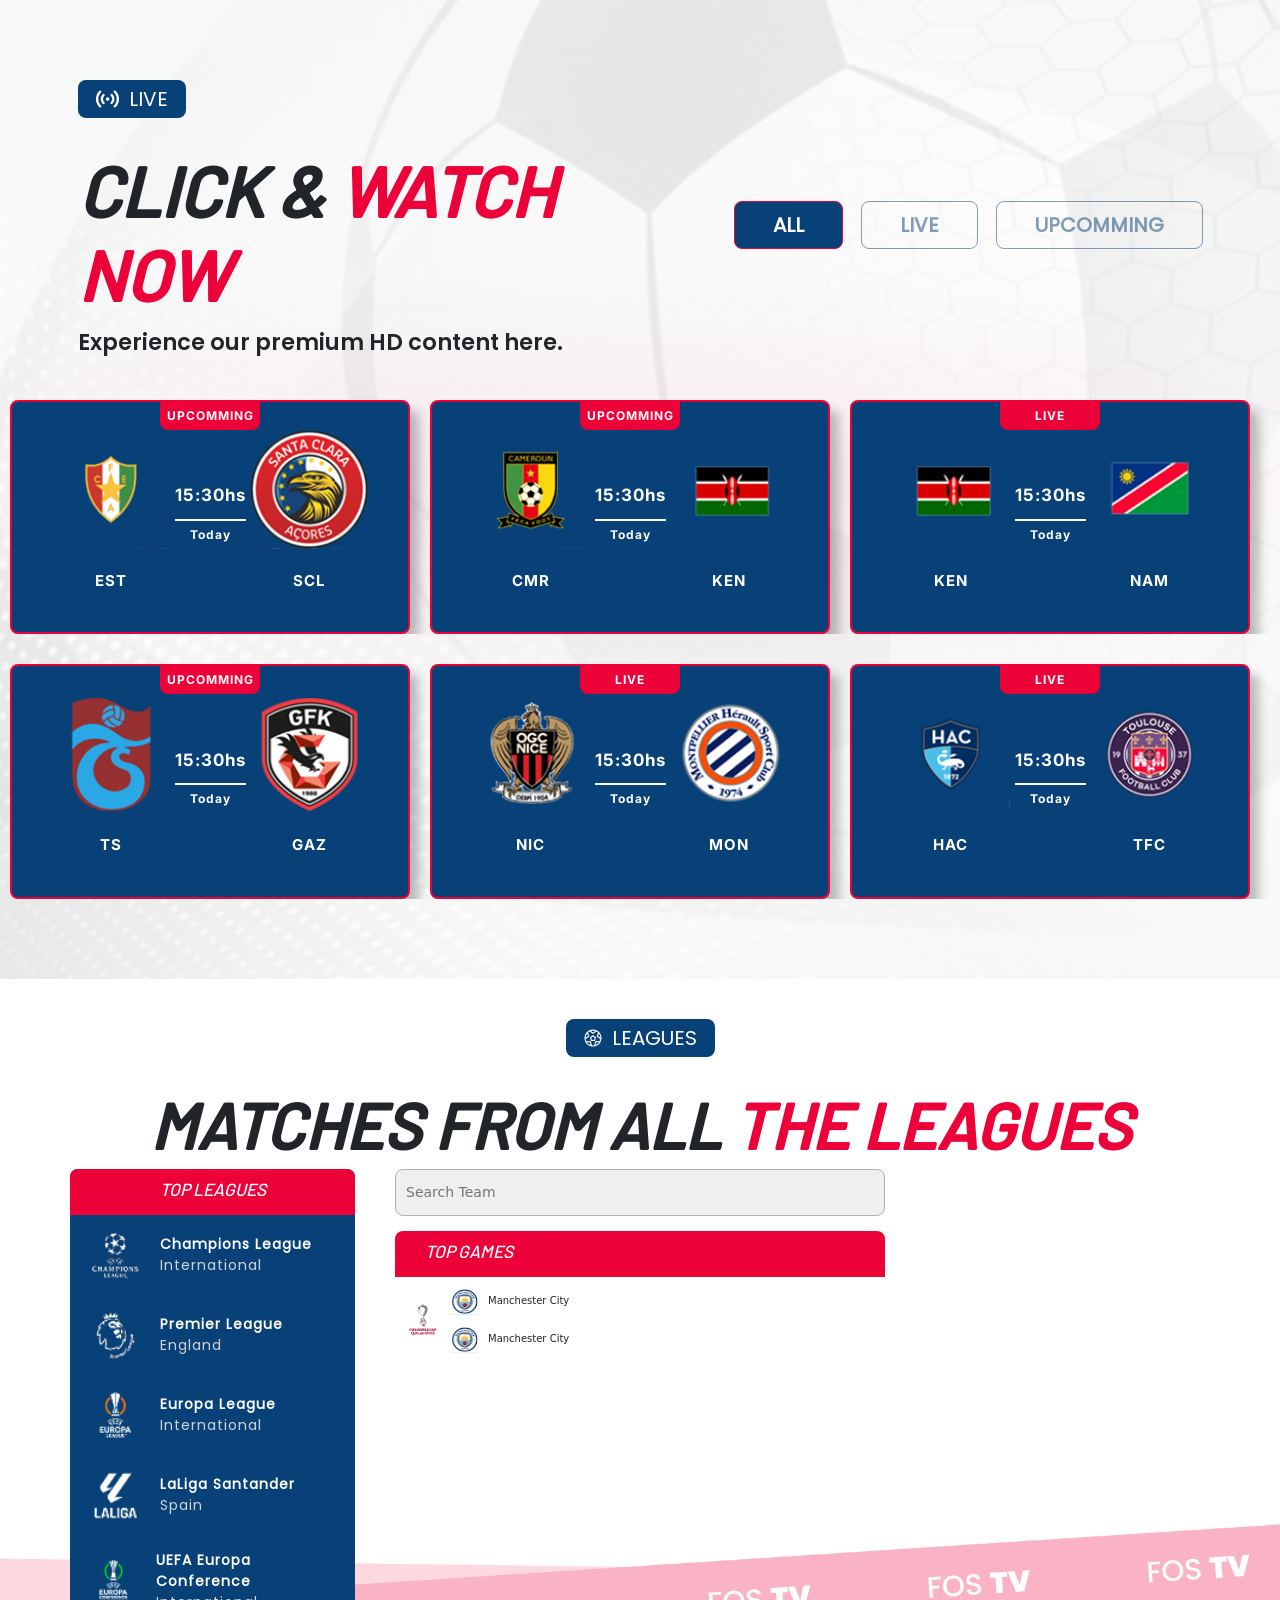
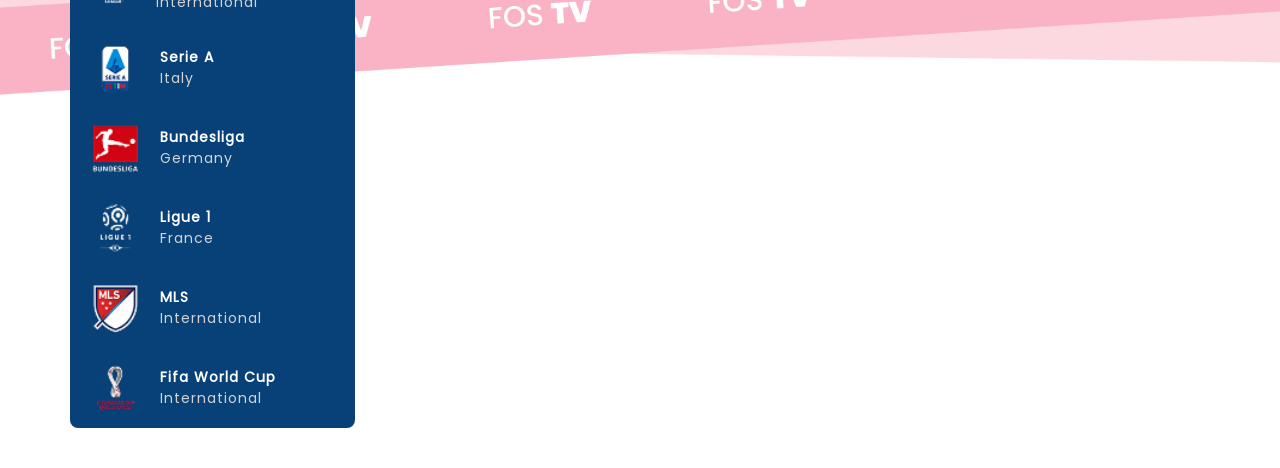
==== commit 1f4dfe03: "file updated" ====
--- a/index.html
+++ b/index.html
@@ -593,7 +593,45 @@
               </div>
             </div>
             <div class="col-lg-6 col-12 column-details">
-              <input type="text" class="search_inp" placeholder="Search Team">
+              <input
+                type="text"
+                class="search_inp mb-4"
+                placeholder="Search Team"
+              />
+              <div class="top_games_block">
+                <div class="side-bar-header side-bar-header-2">
+                  <h3>Top Games</h3>
+                </div>
+
+                <!-- Game 1 -->
+                <div class="game_area">
+                  <div class="logo_team_area">
+                    <img
+                      src="./assets/images/fifa-world-cup.png"
+                      class="img-fluid logo_game"
+                      alt=""
+                    />
+                    <div class="team_group">
+                      <div class="team_name_logo">
+                        <img
+                          src="./assets/images/team-16.png"
+                          class="img-fluid img-leagues-2"
+                          alt=""
+                        />
+                        <span>Manchester City</span>
+                      </div>
+                      <div class="team_name_logo">
+                        <img
+                          src="./assets/images/team-16.png"
+                          class="img-fluid img-leagues-2"
+                          alt=""
+                        />
+                        <span>Manchester City</span>
+                      </div>
+                    </div>
+                  </div>
+                </div>
+              </div>
             </div>
             <div class="col-lg-3 col-12"></div>
           </div>
--- a/assets/css/style.css
+++ b/assets/css/style.css
@@ -314,4 +314,48 @@
 .column-details {
   padding: 0 40px;
 }
+
+.top_games_block{
+  background: #fff;
+}
+
+.side-bar-header-2{
+  display: flex;
+  justify-content: flex-start;
+}
+
+.game_area{
+  display: flex;
+  align-items: center;
+  justify-content: space-between;
+  padding: 10px;
+}
+
+.logo_team_area{
+  display: flex;
+  align-items: center;
+  gap: 10px;
+}
+
+.team_group{
+  display: flex;
+  flex-direction: column;
+  gap: 10px;
+}
+
+.team_name_logo{
+  display: flex;
+  align-items: center;
+  gap: 10px;
+}
+
+.img-leagues-2{
+  height: 28px;
+  width: 28px;
+}
+
+.logo_game{
+  width: 35px;
+  height: 35px;
+}
 /* tournament section ends */
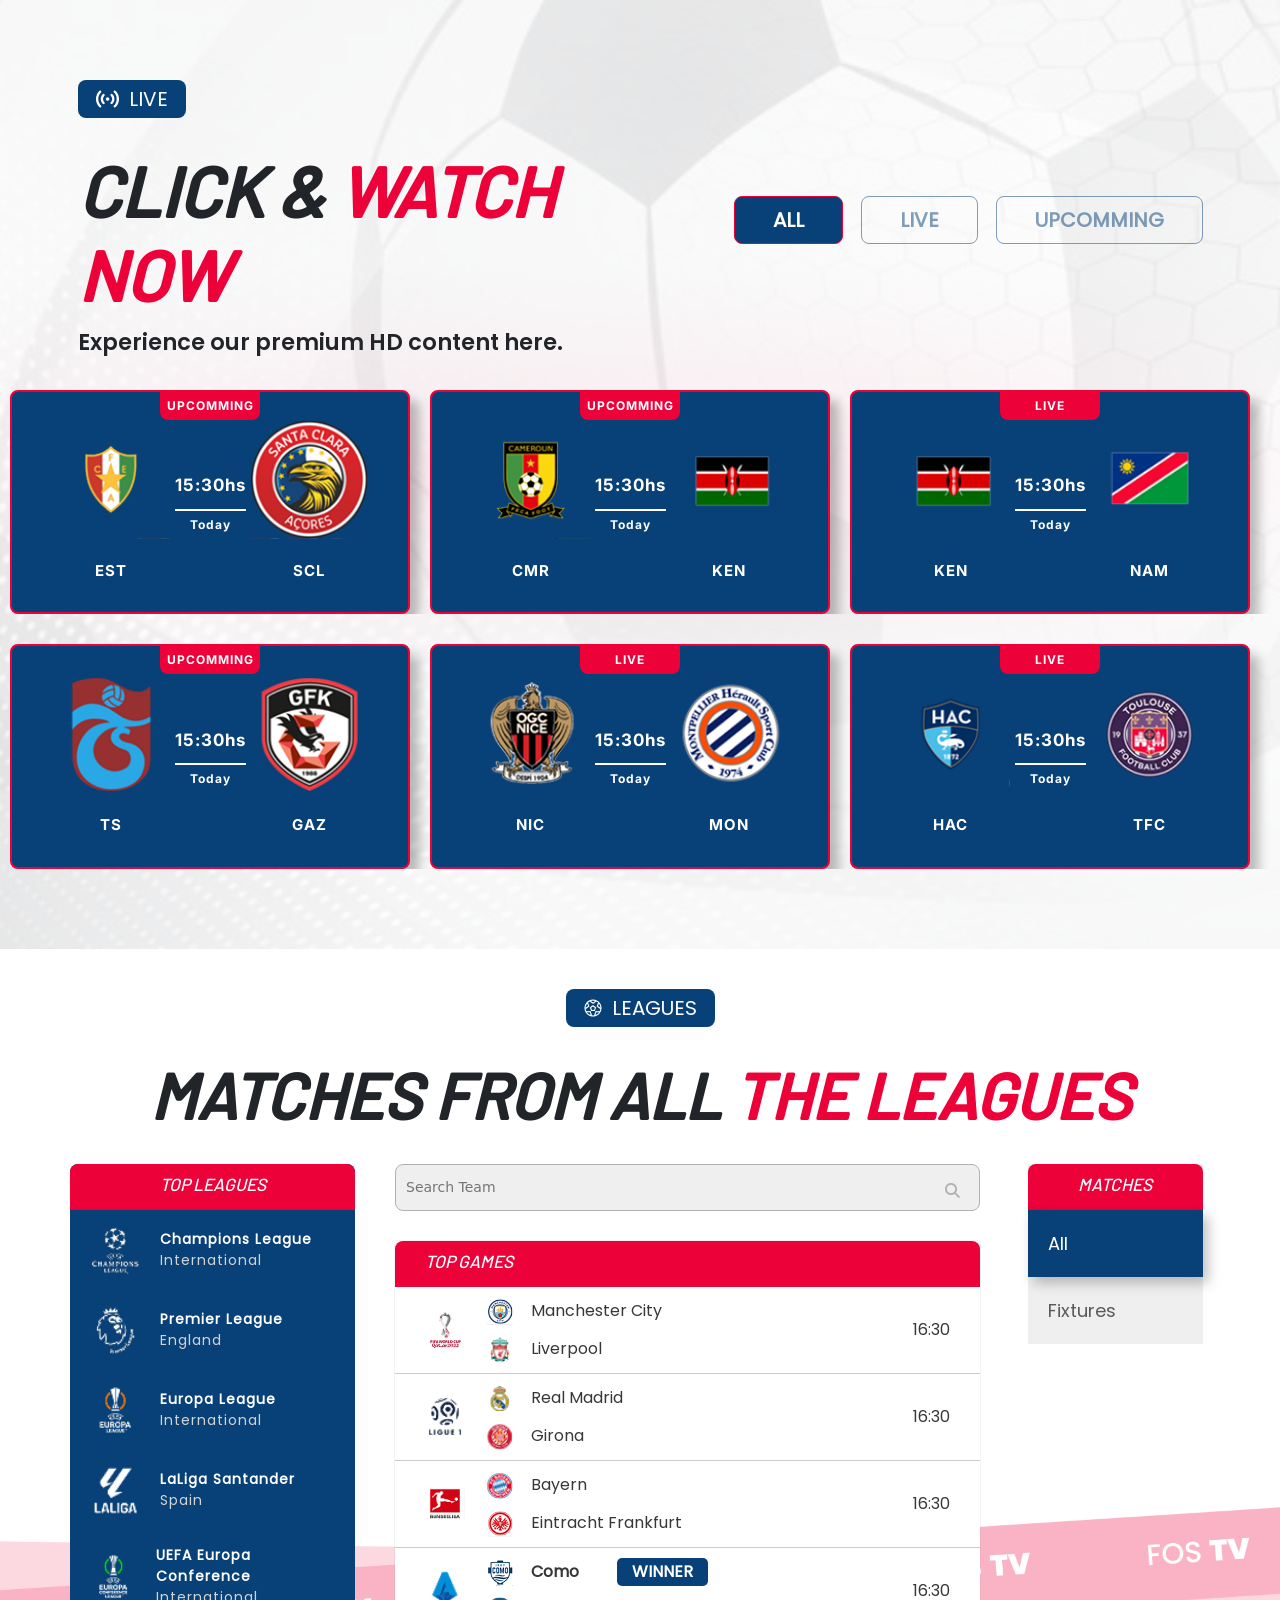
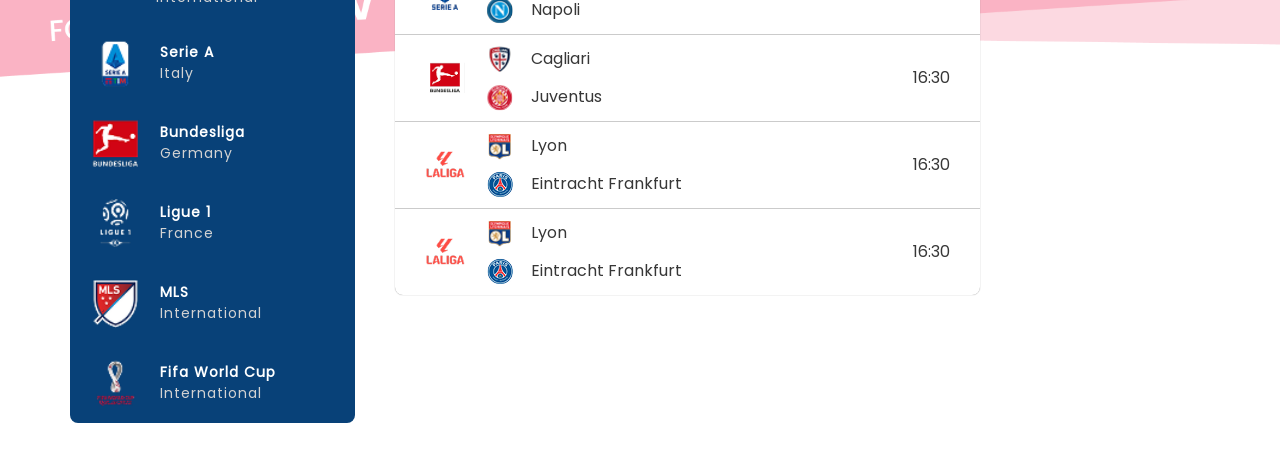
==== commit 0f06f554: "added file" ====
--- a/index.html
+++ b/index.html
@@ -428,7 +428,7 @@
                 <img src="./assets/images/leagues.png" alt="" />
                 <span>Leagues</span>
               </div>
-              <h2 class="text-center sec-hd">
+              <h2 class="text-center sec-hd mb-5">
                 MATCHES FROM ALL <span class="span-color">THE LEAGUES</span>
               </h2>
             </div>
@@ -592,48 +592,252 @@
                 </div>
               </div>
             </div>
-            <div class="col-lg-6 col-12 column-details">
-              <input
-                type="text"
-                class="search_inp mb-4"
-                placeholder="Search Team"
-              />
+            <div class="col-lg-7 col-12 column-details">
+              <div class="position-relative">
+                <input
+                  type="text"
+                  class="search_inp mb-5"
+                  placeholder="Search Team"
+                />
+                <i class="fa-solid fa-search icon-search"></i>
+              </div>
+
               <div class="top_games_block">
                 <div class="side-bar-header side-bar-header-2">
                   <h3>Top Games</h3>
                 </div>
 
                 <!-- Game 1 -->
-                <div class="game_area">
-                  <div class="logo_team_area">
-                    <img
-                      src="./assets/images/fifa-world-cup.png"
-                      class="img-fluid logo_game"
-                      alt=""
-                    />
-                    <div class="team_group">
-                      <div class="team_name_logo">
-                        <img
-                          src="./assets/images/team-16.png"
-                          class="img-fluid img-leagues-2"
-                          alt=""
-                        />
-                        <span>Manchester City</span>
+                <div class="border-class">
+                  <a href="" class="text-decoration-none game_area w-100">
+                    <div class="logo_team_area">
+                      <img
+                        src="./assets/images/fifa-world-cup.png"
+                        class="img-fluid logo_game"
+                        alt=""
+                      />
+                      <div class="team_group">
+                        <div class="team_name_logo">
+                          <img
+                            src="./assets/images/team-16.png"
+                            class="img-fluid img-leagues-2"
+                            alt=""
+                          />
+                          <span>Manchester City</span>
+                        </div>
+                        <div class="team_name_logo">
+                          <img
+                            src="./assets/images/team-17.png"
+                            class="img-fluid img-leagues-2"
+                            alt=""
+                          />
+                          <span>Liverpool</span>
+                        </div>
                       </div>
-                      <div class="team_name_logo">
-                        <img
-                          src="./assets/images/team-16.png"
-                          class="img-fluid img-leagues-2"
-                          alt=""
-                        />
-                        <span>Manchester City</span>
+                    </div>
+                    <p class="tournament_time mb-0">16:30</p>
+                  </a>
+                </div>
+                <!-- Game 2 -->
+                <div class="border-class">
+                  <a href="" class="text-decoration-none game_area w-100">
+                    <div class="logo_team_area">
+                      <img
+                        src="./assets/images/Ligue1.png"
+                        class="img-fluid logo_game"
+                        alt=""
+                      />
+                      <div class="team_group">
+                        <div class="team_name_logo">
+                          <img
+                            src="./assets/images/real-madrid.png"
+                            class="img-fluid img-leagues-2"
+                            alt=""
+                          />
+                          <span>Real Madrid</span>
+                        </div>
+                        <div class="team_name_logo">
+                          <img
+                            src="./assets/images/girona.png"
+                            class="img-fluid img-leagues-2"
+                            alt=""
+                          />
+                          <span>Girona</span>
+                        </div>
                       </div>
                     </div>
-                  </div>
+                    <p class="tournament_time mb-0">16:30</p>
+                  </a>
+                </div>
+                <!-- Game 3 -->
+                <div class="border-class">
+                  <a href="" class="text-decoration-none game_area w-100">
+                    <div class="logo_team_area">
+                      <img
+                        src="./assets/images/bundesliga-logo.png"
+                        class="img-fluid logo_game"
+                        alt=""
+                      />
+                      <div class="team_group">
+                        <div class="team_name_logo">
+                          <img
+                            src="./assets/images/bayern.png"
+                            class="img-fluid img-leagues-2"
+                            alt=""
+                          />
+                          <span>Bayern</span>
+                        </div>
+                        <div class="team_name_logo">
+                          <img
+                            src="./assets/images/entranct.png"
+                            class="img-fluid img-leagues-2"
+                            alt=""
+                          />
+                          <span>Eintracht Frankfurt</span>
+                        </div>
+                      </div>
+                    </div>
+                    <p class="tournament_time mb-0">16:30</p>
+                  </a>
+                </div>
+                <!-- Game 4 -->
+                <div class="border-class">
+                  <a href="" class="text-decoration-none game_area w-100">
+                    <div class="logo_team_area">
+                      <img
+                        src="./assets/images/serie_a-brandlogo.png"
+                        class="img-fluid logo_game"
+                        alt=""
+                      />
+                      <div class="team_group">
+                        <div class="team_name_logo">
+                          <img
+                            src="./assets/images/como.png"
+                            class="img-fluid img-leagues-2"
+                            alt=""
+                          />
+                          <span class="winner">Como</span>
+                          <span class="result-badge">Winner</span>
+                        </div>
+                        <div class="team_name_logo">
+                          <img
+                            src="./assets/images/napoli.png"
+                            class="img-fluid img-leagues-2"
+                            alt=""
+                          />
+                          <span>Napoli</span>
+                        </div>
+                      </div>
+                    </div>
+                    <p class="tournament_time mb-0">16:30</p>
+                  </a>
+                </div>
+                <!-- Game 5 -->
+                <div class="border-class">
+                  <a href="" class="text-decoration-none game_area w-100">
+                    <div class="logo_team_area">
+                      <img
+                        src="./assets/images/bundesliga-logo.png"
+                        class="img-fluid logo_game"
+                        alt=""
+                      />
+                      <div class="team_group">
+                        <div class="team_name_logo">
+                          <img
+                            src="./assets/images/cagliari.png"
+                            class="img-fluid img-leagues-2"
+                            alt=""
+                          />
+                          <span>Cagliari</span>
+                        </div>
+                        <div class="team_name_logo">
+                          <img
+                            src="./assets/images/juventus.png"
+                            class="img-fluid img-leagues-2"
+                            alt=""
+                          />
+                          <span>Juventus</span>
+                        </div>
+                      </div>
+                    </div>
+                    <p class="tournament_time mb-0">16:30</p>
+                  </a>
+                </div>
+                <!-- Game 6 -->
+                <div class="border-class">
+                  <a href="" class="text-decoration-none game_area w-100">
+                    <div class="logo_team_area">
+                      <img
+                        src="./assets/images/laliga-2.png"
+                        class="img-fluid logo_game"
+                        alt=""
+                      />
+                      <div class="team_group">
+                        <div class="team_name_logo">
+                          <img
+                            src="./assets/images/lyon.png"
+                            class="img-fluid img-leagues-2"
+                            alt=""
+                          />
+                          <span>Lyon</span>
+                        </div>
+                        <div class="team_name_logo">
+                          <img
+                            src="./assets/images/paris.png"
+                            class="img-fluid img-leagues-2"
+                            alt=""
+                          />
+                          <span>Eintracht Frankfurt</span>
+                        </div>
+                      </div>
+                    </div>
+                    <p class="tournament_time mb-0">16:30</p>
+                  </a>
+                </div>
+                <!-- Game 7 -->
+                <div class="border-class">
+                  <a href="" class="text-decoration-none game_area w-100">
+                    <div class="logo_team_area">
+                      <img
+                        src="./assets/images/laliga-2.png"
+                        class="img-fluid logo_game"
+                        alt=""
+                      />
+                      <div class="team_group">
+                        <div class="team_name_logo">
+                          <img
+                            src="./assets/images/lyon.png"
+                            class="img-fluid img-leagues-2"
+                            alt=""
+                          />
+                          <span>Lyon</span>
+                        </div>
+                        <div class="team_name_logo">
+                          <img
+                            src="./assets/images/paris.png"
+                            class="img-fluid img-leagues-2"
+                            alt=""
+                          />
+                          <span>Eintracht Frankfurt</span>
+                        </div>
+                      </div>
+                    </div>
+                    <p class="tournament_time mb-0">16:30</p>
+                  </a>
                 </div>
               </div>
             </div>
-            <div class="col-lg-3 col-12"></div>
+            <div class="col-lg-2 col-12">
+              <div class="side-bar-2">
+                <div class="side-bar-header">
+                  <h3>Matches</h3>
+                </div>
+                <div class="tab-area">
+                  <button class="active">All</button>
+                  <button>Fixtures</button>
+                </div>
+              </div>
+            </div>
           </div>
         </div>
         <img
--- a/assets/css/style.css
+++ b/assets/css/style.css
@@ -7,6 +7,11 @@
 html {
   font-size: 10px;
   overflow-x: hidden;
+}
+p,
+ul {
+  margin: 0;
+  padding: 0;
 }
 
 @font-face {
@@ -269,7 +274,7 @@
   transition: all 0.3s ease-in;
 }
 
-.league-container:hover{
+.league-container:hover {
   background: #ec0139;
 }
 
@@ -307,7 +312,7 @@
   font-size: 14px;
 }
 
-.search_inp:focus{
+.search_inp:focus {
   outline: 2px solid skyblue;
 }
 
@@ -315,47 +320,399 @@
   padding: 0 40px;
 }
 
-.top_games_block{
+.top_games_block {
   background: #fff;
-}
-
-.side-bar-header-2{
+  box-shadow: 0 0 1px gray;
+  border-bottom-right-radius: 8px;
+  border-bottom-left-radius: 8px;
+}
+
+.side-bar-header-2 {
   display: flex;
   justify-content: flex-start;
 }
 
-.game_area{
+.game_area {
   display: flex;
   align-items: center;
   justify-content: space-between;
-  padding: 10px;
-}
-
-.logo_team_area{
-  display: flex;
-  align-items: center;
-  gap: 10px;
-}
-
-.team_group{
+  padding: 10px 30px;
+}
+
+.border-class {
+  border-bottom: 1px solid rgba(180, 180, 180, 0.685);
+}
+
+.border-class:nth-last-child(1) {
+  border-bottom: none;
+}
+
+.logo_team_area {
+  display: flex;
+  align-items: center;
+  gap: 20px;
+}
+
+.team_group {
   display: flex;
   flex-direction: column;
   gap: 10px;
 }
 
-.team_name_logo{
-  display: flex;
-  align-items: center;
-  gap: 10px;
-}
-
-.img-leagues-2{
+.team_name_logo {
+  display: flex;
+  align-items: center;
+  gap: 18px;
+}
+
+.img-leagues-2 {
   height: 28px;
   width: 28px;
-}
-
-.logo_game{
-  width: 35px;
-  height: 35px;
+  object-fit: contain;
+}
+
+.logo_game {
+  width: 40px;
+  height: 40px;
+  object-fit: contain;
+}
+
+.team_name_logo span {
+  font-family: var(--poppin-font);
+  font-weight: 400;
+  font-size: 16px;
+  color: #373737;
+}
+
+.tournament_time {
+  font-family: var(--poppin-font);
+  font-weight: 400;
+  font-size: 16px;
+  color: #373737;
+}
+
+.side-bar-2 {
+  background: #efefef;
+}
+
+.tab-area {
+  display: flex;
+  flex-direction: column;
+}
+.tab-area button {
+  border: none;
+  text-align: start;
+  background: transparent;
+  padding: 20px;
+  color: #5a5a5a;
+  font-family: var(--poppin-font);
+  font-weight: 500;
+  font-size: 18px;
+}
+
+.tab-area button.active {
+  background: var(--Blue, #084178);
+  box-shadow: 5px 6px 12.2px 0px #00000040;
+  color: #fff;
+}
+
+.winner {
+  font-weight: 700 !important;
+}
+
+.result-badge {
+  background: var(--Blue, #084178);
+  font-family: var(--poppin-font);
+  font-weight: 600 !important;
+  font-size: 12px;
+  text-align: center;
+  color: #fff !important;
+  padding: 2px 15px;
+  text-transform: uppercase;
+  border-radius: 5px;
+  margin-left: 20px;
+}
+
+.icon-search {
+  position: absolute;
+  right: 20px;
+  top: 35%;
+  transform: translateY(-50%);
+  font-size: 15px;
+  color: #b1b1b1;
 }
 /* tournament section ends */
+
+/* single page */
+
+/* header */
+
+header {
+  padding: 10px;
+  background: #faf9fe;
+  width: 100%;
+}
+
+.header-container {
+  display: flex;
+  align-items: center;
+  justify-content: space-between;
+}
+
+nav ul {
+  display: flex;
+  align-items: center;
+  gap: 8px;
+}
+
+nav ul li {
+  list-style: none;
+  padding: 7px 20px;
+  border-radius: 8px;
+}
+
+nav ul li a {
+  font-family: var(--poppin-font);
+  font-weight: 500;
+  font-size: 18px;
+  text-decoration: none;
+  color: #222222;
+}
+
+nav ul li.active {
+  background: #ec013933;
+}
+
+nav ul li.active a {
+  color: var(--Red, #ec0139);
+  font-family: var(--poppin-font);
+  font-weight: 700;
+  font-size: 18px;
+}
+.search_area {
+  display: flex;
+  align-items: center;
+  gap: 30px;
+}
+.search-inp {
+  border: none;
+  width: 150px;
+  border-bottom: 1px solid #a8a8a8;
+  background: none;
+  font-size: 14px;
+  color: #656565;
+  outline: none;
+}
+
+.abs-icon {
+  position: absolute;
+  right: 0;
+  bottom: 10px;
+}
+.auth-login {
+  display: flex;
+  gap: 10px;
+  align-items: center;
+  font-family: var(--poppin-font);
+  font-weight: 500;
+  font-size: 18px;
+  text-decoration: none;
+  color: #ec0139;
+}
+
+/* hero banner */
+.video-area {
+  width: 100%;
+}
+.hero_banner {
+  position: relative;
+}
+.team-score-card {
+  width: 100%;
+  position: absolute;
+  top: 10px;
+  display: flex;
+  align-items: center;
+  justify-content: space-between;
+  padding: 10px 80px;
+}
+
+.team-score-img {
+  height: 60px;
+  width: 60px;
+  object-fit: contain;
+}
+.league_tournament {
+  display: flex;
+  align-items: center;
+  gap: 20px;
+}
+.tournament_score_name {
+  font-family: var(--barlow-font);
+  font-weight: 700;
+  font-style: italic;
+  font-size: 36px;
+  color: #fff;
+}
+
+.match_time {
+  font-family: var(--poppin-font);
+  font-weight: 600;
+  font-size: 43px;
+  color: #fff;
+}
+.score_area {
+  display: flex;
+  align-items: center;
+  gap: 25px;
+}
+
+.teams_info {
+  display: flex;
+  flex-direction: column;
+  align-items: center;
+  gap: 10px;
+}
+
+.teams_info span {
+  font-family: var(--poppin-font);
+  font-size: 15px;
+  color: #fff;
+}
+
+.goals_text {
+  font-family: var(--poppin-font);
+  font-weight: 600;
+  font-size: 30px;
+  color: #fff;
+}
+
+.play-btn {
+  position: absolute;
+  top: 50%;
+  left: 50%;
+  transform: translate(-50%, -50%);
+  height: 120px;
+  width: 120px;
+  border-radius: 50%;
+  border: none;
+  background-image: url(../images/play-btn-img.png);
+  background-position: center;
+  background-size: cover;
+  background-color: transparent;
+}
+
+/* team lineups section */
+.lineups_section {
+  width: 100%;
+  background-image: url(../images//football-sec-2.png);
+  padding: 80px 10px;
+  background-position: center;
+  background-size: cover;
+  background-repeat: no-repeat;
+  position: relative;
+  z-index: 1;
+}
+
+.team_formation {
+  display: flex;
+  align-items: center;
+  justify-content: space-between;
+}
+
+.team_placement {
+  display: flex;
+  align-items: center;
+  gap: 15px;
+}
+.formation_team_img {
+  height: 40px;
+  width: 40px;
+  object-fit: contain;
+}
+
+.team_short_name {
+  font-family: var(--poppin-font);
+  font-weight: 600;
+  font-size: 27px;
+}
+
+.team_field_setup {
+  font-family: var(--poppin-font);
+  font-weight: 400;
+  font-size: 18px;
+  line-height: 0.8;
+}
+
+.player_detail_area {
+  display: flex;
+  align-items: center;
+  gap: 10px;
+}
+
+.player_name {
+  font-family: var(--poppin-font);
+  font-weight: 600;
+  font-size: 22px;
+}
+
+.player_img {
+  height: 27px;
+  width: 27px;
+  border-radius: 50%;
+}
+.field-img {
+  width: 100%;
+}
+
+.tabs-btn-2 {
+  background: #d9d9d9;
+  margin: auto;
+  width: fit-content;
+}
+
+.tabs-btn-2 button {
+  padding: 10px 25px;
+  background: transparent;
+  border: none;
+  font-family: var(--poppin-font);
+  font-weight: 600;
+  font-size: 16px;
+  color: #585858;
+  text-transform: uppercase;
+}
+
+.tabs-btn-2 button.active {
+  background: var(--Red, #ec0139);
+  color: #fff;
+}
+
+.tabs-btn-2 {
+  margin-bottom: 80px;
+}
+
+.combination_block {
+  display: flex;
+  justify-content: space-between;
+  box-shadow: 0px 1.78px 3.55px -1.78px #0000001a;
+  box-shadow: 0px 1.78px 5.33px 0px #0000001a;
+  background: #e6e5e5;
+  padding: 20px 30px;
+  border-radius: 15px;
+}
+
+.padding-column {
+  padding: 70px 30px;
+}
+
+.players-list li {
+  display: flex;
+  align-items: center;
+  gap: 15px;
+  list-style: none;
+  font-family: var(--poppin-font);
+  font-weight: 600;
+  font-size: 18px;
+  padding: 10px 0;
+}
+/* single page */
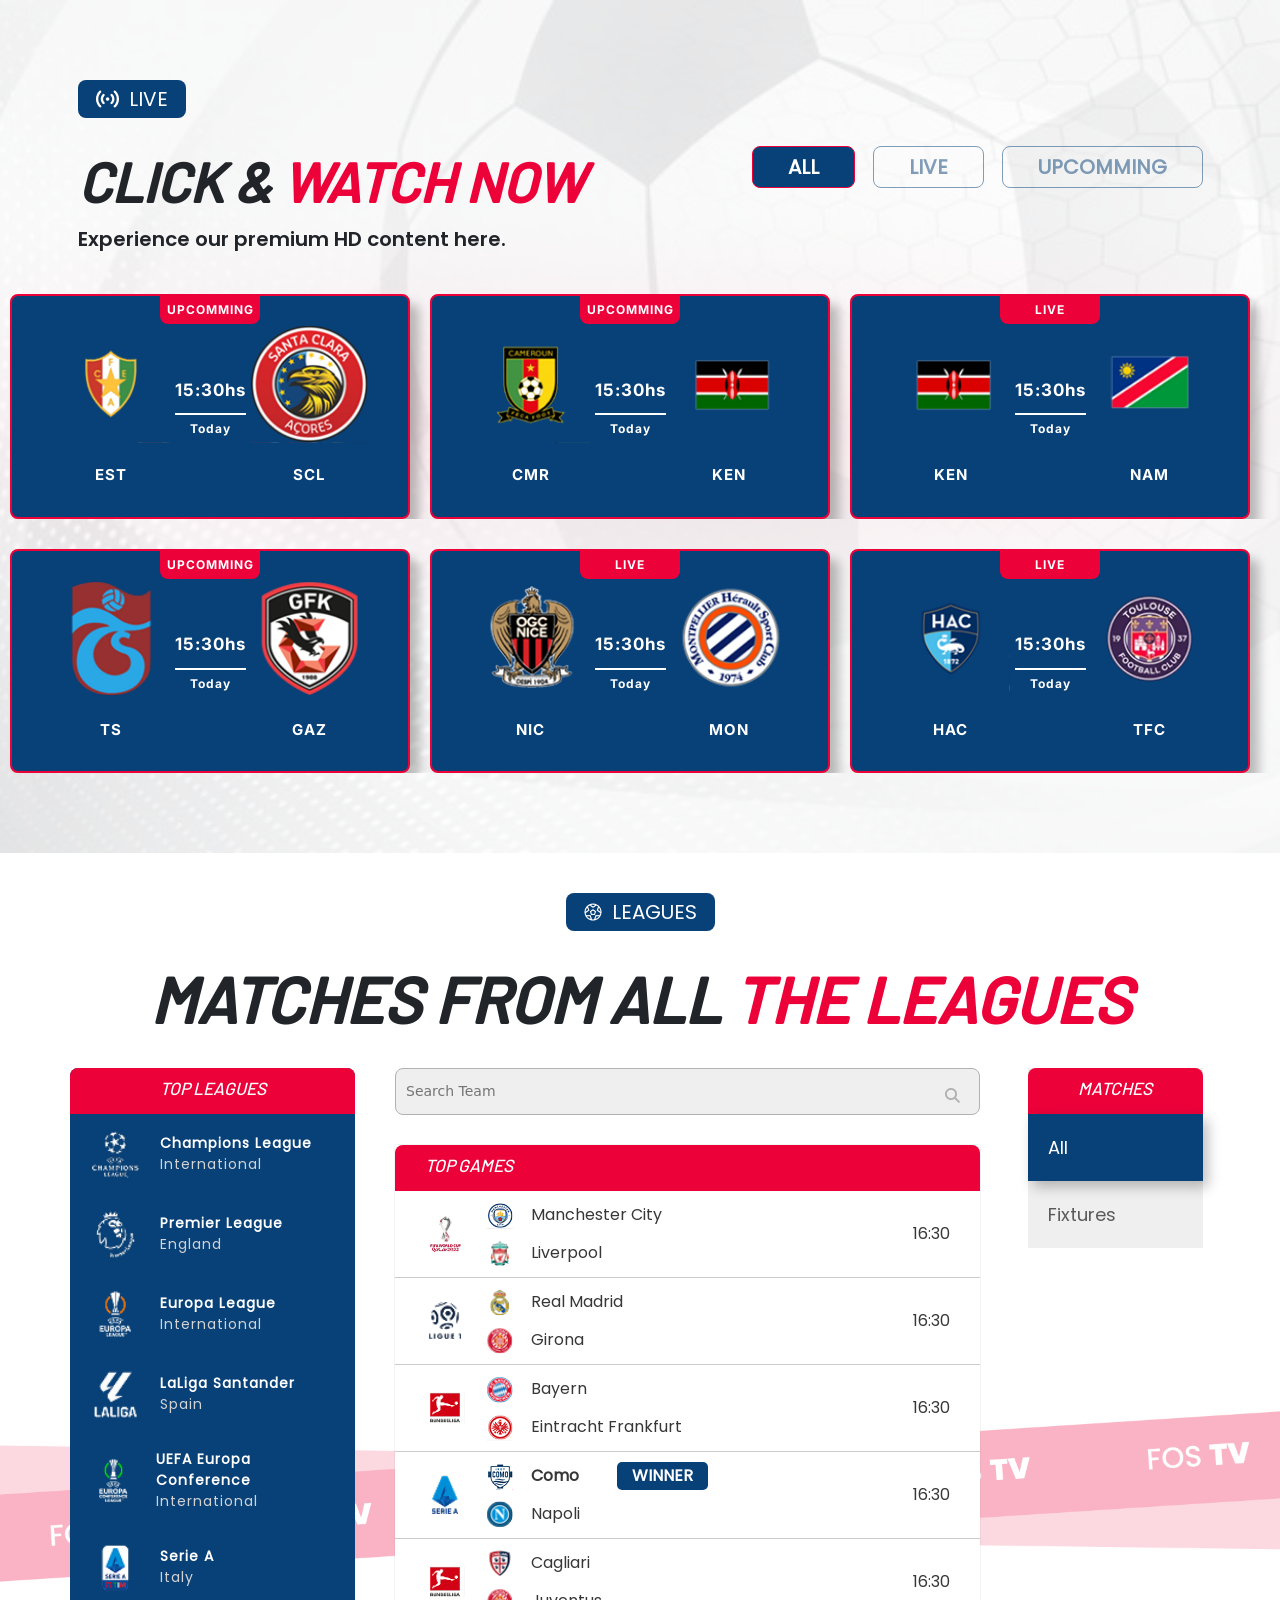
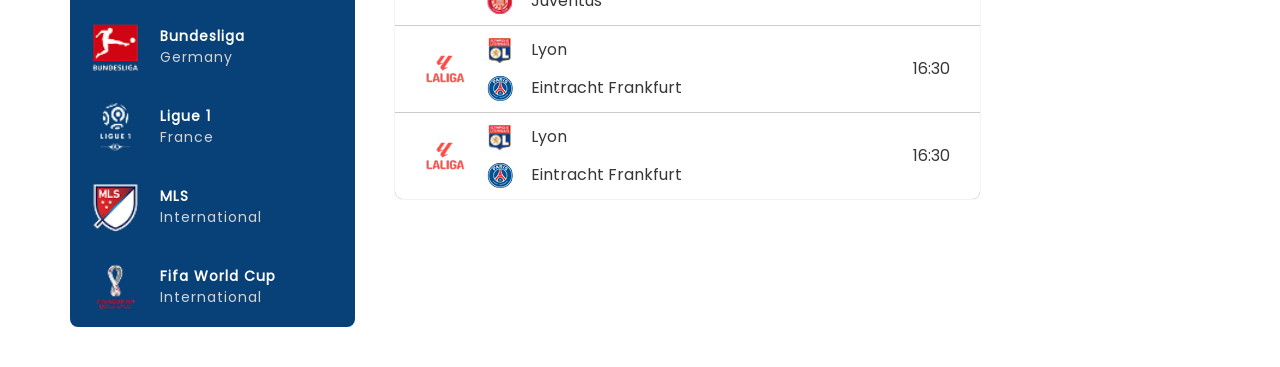
==== commit cffaf0a3: "file updated" ====
--- a/index.html
+++ b/index.html
@@ -28,9 +28,9 @@
       <section class="matches-section">
         <div class="container mb-5">
           <div class="row">
-            <div class="col-lg-6">
+            <div class="col-lg-6 col-12 mb-3">
               <div class="live-badge mb-5">
-                <img src="./assets/images/signal.png" alt="" />
+                <img src="./assets/images/signal.png" class="img-fluid signal-img" alt="" />
                 <span>Live</span>
               </div>
               <h2 class="heading-text mb-3">
@@ -38,7 +38,7 @@
               </h2>
               <p class="bottom-para">Experience our premium HD content here.</p>
             </div>
-            <div class="col-lg-6 btns-column">
+            <div class="col-lg-6 col-12 mb-3 btns-column">
               <div class="btn-area">
                 <button class="active">All</button>
                 <button>Live</button>
@@ -422,7 +422,7 @@
       <!-- tournament section -->
       <section class="tournament-section">
         <div class="container">
-          <div class="row">
+          <div class="row row-reverse">
             <div class="col-12">
               <div class="live-badge mx-auto mb-5">
                 <img src="./assets/images/leagues.png" alt="" />
@@ -432,7 +432,7 @@
                 MATCHES FROM ALL <span class="span-color">THE LEAGUES</span>
               </h2>
             </div>
-            <div class="col-lg-3 col-12 p-0">
+            <div class="col-lg-3 col-12 p-0 d-lg-block d-none">
               <div class="side-bar">
                 <div class="side-bar-header">
                   <h3>Top Leagues</h3>
@@ -592,11 +592,11 @@
                 </div>
               </div>
             </div>
-            <div class="col-lg-7 col-12 column-details">
+            <div class="col-lg-7 col-md-9 col-12 column-details">
               <div class="position-relative">
                 <input
                   type="text"
-                  class="search_inp mb-5"
+                  class="search_inp mb-lg-5 mb-3"
                   placeholder="Search Team"
                 />
                 <i class="fa-solid fa-search icon-search"></i>
@@ -827,7 +827,7 @@
                 </div>
               </div>
             </div>
-            <div class="col-lg-2 col-12">
+            <div class="col-lg-2 col-md-3 col-sm-6 col-12 mb-5">
               <div class="side-bar-2">
                 <div class="side-bar-header">
                   <h3>Matches</h3>
--- a/assets/css/style.css
+++ b/assets/css/style.css
@@ -8,6 +8,7 @@
   font-size: 10px;
   overflow-x: hidden;
 }
+
 p,
 ul {
   margin: 0;
@@ -88,7 +89,7 @@
   display: flex;
   align-items: center;
   gap: 10px;
-  background: var(--Blue, #084178);
+  background: var(--Blue, #084178) !important;
   padding: 4px 18px;
   width: fit-content;
   color: #fff;
@@ -524,6 +525,37 @@
 .video-area {
   width: 100%;
 }
+
+.video-area:hover .play-btn {
+  display: block !important;
+}
+
+.setting-drp {
+  display: none;
+  position: absolute;
+  top: -60px;
+  left: -40px;
+  background: #fff;
+  width: 150px;
+  border-radius: 10px;
+  padding: 10px;
+}
+
+.setting-drp.active{
+  display: block !important;
+}
+
+.setting-drp button {
+  width: 100%;
+  color: #000 !important;
+  background: transparent;
+  font-size: 14px !important;
+  font-family: var(--barlow-font);
+  font-weight: 500;
+  display: flex;
+  justify-content: center;
+  align-items: center;
+}
 .hero_banner {
   position: relative;
 }
@@ -588,6 +620,7 @@
 }
 
 .play-btn {
+  display: none;
   position: absolute;
   top: 50%;
   left: 50%;
@@ -715,4 +748,211 @@
   font-size: 18px;
   padding: 10px 0;
 }
-/* single page */
+
+
+.players-list-2 li{
+  justify-content: space-between;
+}
+
+.brand_section {
+  padding: 60px 80px;
+}
+
+.brand-img {
+  height: 180px;
+  width: 220px;
+  object-fit: contain;
+}
+
+/* footer */
+.footer-main {
+  padding: 100px 0;
+  background: var(--Red, #ec0139);
+  background-image: url(../images/bg-pattern.png.png);
+  background-size: cover;
+  background-position: bottom;
+}
+
+.sub-hd {
+  font-family: "Oswald", sans-serif;
+  font-weight: 600;
+  font-size: 30px;
+  text-transform: capitalize;
+  color: #fff;
+}
+
+.input-footer {
+  display: flex;
+  align-items: center;
+  gap: 10px;
+  background: #ebebeb;
+  padding: 5px 10px;
+  padding-left: 20px;
+  border-radius: 8px;
+}
+.input-footer input {
+  height: 48px;
+  width: 80%;
+  font-size: 16px;
+  font-weight: 400;
+  font-family: sans-serif;
+  border: none;
+  outline: none;
+  background: transparent;
+}
+
+.input-footer button {
+  background: var(--Red, #ec0139);
+  padding: 15px 20px;
+  border: none;
+  border-radius: 8px;
+  font-family: sans-serif;
+  font-weight: 800;
+  font-style: italic;
+  font-size: 16px;
+  text-transform: uppercase;
+  color: #fff;
+}
+.columns-ft {
+  padding: 0 10px;
+}
+.ft-col-hd {
+  font-family: var(--barlow-font);
+  font-weight: 700;
+  font-style: italic;
+  font-size: 32px;
+  color: #fff;
+}
+.ft-nav-links {
+  display: flex;
+  flex-direction: column;
+  gap: 26px;
+}
+.ft-nav-links li {
+  list-style: none;
+}
+
+.ft-nav-links li a {
+  display: flex;
+  align-items: center;
+  gap: 10px;
+  font-family: var(--poppin-font);
+  font-weight: 600;
+  font-size: 18px;
+  color: #fff;
+  text-decoration: none;
+}
+
+.ft-nav-links-2 li a {
+  font-weight: 400 !important;
+}
+
+.ft-nav-links li a i {
+  font-size: 10px;
+}
+
+.icon-social {
+  background: #fff;
+  height: 40px;
+  width: 40px;
+  border-radius: 50%;
+  display: flex;
+  align-items: center;
+  justify-content: center;
+  color: var(--Red, #ec0139);
+}
+
+.icon-social i {
+  font-size: 18px !important;
+}
+
+.social-icons-list {
+  display: flex;
+  align-items: center;
+  gap: 10px;
+  margin-top: 40px;
+}
+
+.social-icons-list a {
+  display: flex;
+  align-items: center;
+  justify-content: center;
+  height: 40px;
+  width: 40px;
+  border: 1px solid #fff;
+  border-radius: 50%;
+  color: #fff;
+  font-size: 12px;
+  text-decoration: none;
+}
+
+.column-position {
+  display: flex;
+  flex-direction: column;
+  align-items: end;
+}
+
+.footer-bottom {
+  background: var(--Blue, #084178);
+  padding: 10px 0;
+}
+
+.footer-bt-text {
+  font-family: var(--poppin-font);
+  font-weight: 300;
+  font-size: 17px;
+  color: #fff;
+}
+
+.footer-bt-text .span-text-2 {
+  font-weight: 700 !important;
+}
+
+.footer-bottom-row {
+  display: flex;
+  align-items: center;
+  justify-content: space-between;
+}
+
+.audio_player {
+  position: absolute;
+  width: 100%;
+  bottom: 20px;
+  display: flex;
+  align-items: center;
+  gap: 40px;
+  padding: 10px 80px;
+}
+
+input[type="range"] {
+  width: 80%;
+  height: 6px;
+  cursor: pointer;
+  accent-color: #fff;
+}
+
+.group-area-2 {
+  display: flex;
+  align-items: center;
+  gap: 20px;
+}
+
+.group-area-2 button {
+  background: none;
+  border: none;
+  color: #fff;
+  font-size: 20px;
+}
+
+.time_audio {
+  font-family: var(--poppin-font);
+  font-weight: 700;
+  font-size: 24px;
+  color: #fff;
+}
+
+.play-btn.active {
+  display: block;
+}
+
+/* single page ends */
--- a/assets/css/responsive.css
+++ b/assets/css/responsive.css
@@ -0,0 +1,101 @@
+@media (max-width: 1600px) {
+  .heading-text {
+    font-size: 60px;
+  }
+}
+
+@media (max-width: 1399px) {
+  .heading-text {
+    font-size: 55px;
+  }
+  .bottom-para {
+    font-size: 20px;
+  }
+  .btn-area button {
+    padding: 5px 35px;
+  }
+}
+
+@media (max-width: 1199px) {
+  .heading-text,
+  .sec-hd {
+    font-size: 45px;
+  }
+
+  .bottom-para {
+    font-size: 16px;
+  }
+  .btn-area button {
+    padding: 8px 28px;
+    font-size: 18px;
+  }
+}
+
+@media (max-width: 991px) {
+  .btns-column {
+    justify-content: center;
+  }
+  .bottom-para,
+  .heading-text {
+    text-align: center;
+  }
+  .tab-area button {
+    padding: 10px 20px;
+  }
+  .result-badge {
+    padding: 2px 14px;
+    font-weight: 500 !important;
+  }
+
+  .side-bar-header {
+    padding: 8px 26px;
+    font-size: 16px !important;
+  }
+}
+
+@media (max-width: 767px) {
+  .column-details {
+    order: 1;
+    padding: 0;
+  }
+  .team_name_logo span,
+  .tournament_time {
+    font-size: 14px;
+  }
+  .team_group {
+    gap: 6px;
+  }
+  .heading-text,
+  .sec-hd {
+    font-size: 35px;
+  }
+  .bottom-para {
+    font-size: 14px;
+  }
+  .btn-area button {
+    padding: 5px 25px;
+    font-size: 15px;
+  }
+  .live-badge {
+    font-size: 16px;
+  }
+}
+
+@media (max-width: 480px) {
+  .heading-text,
+  .sec-hd {
+    font-size: 26px;
+  }
+  .btn-area button {
+    padding: 4px 20px;
+    font-size: 14px;
+  }
+  .live-badge {
+    font-size: 14px;
+  }
+  .signal-img{
+    height: 20px;
+    width: 20px;
+    object-fit: contain;
+  }
+}
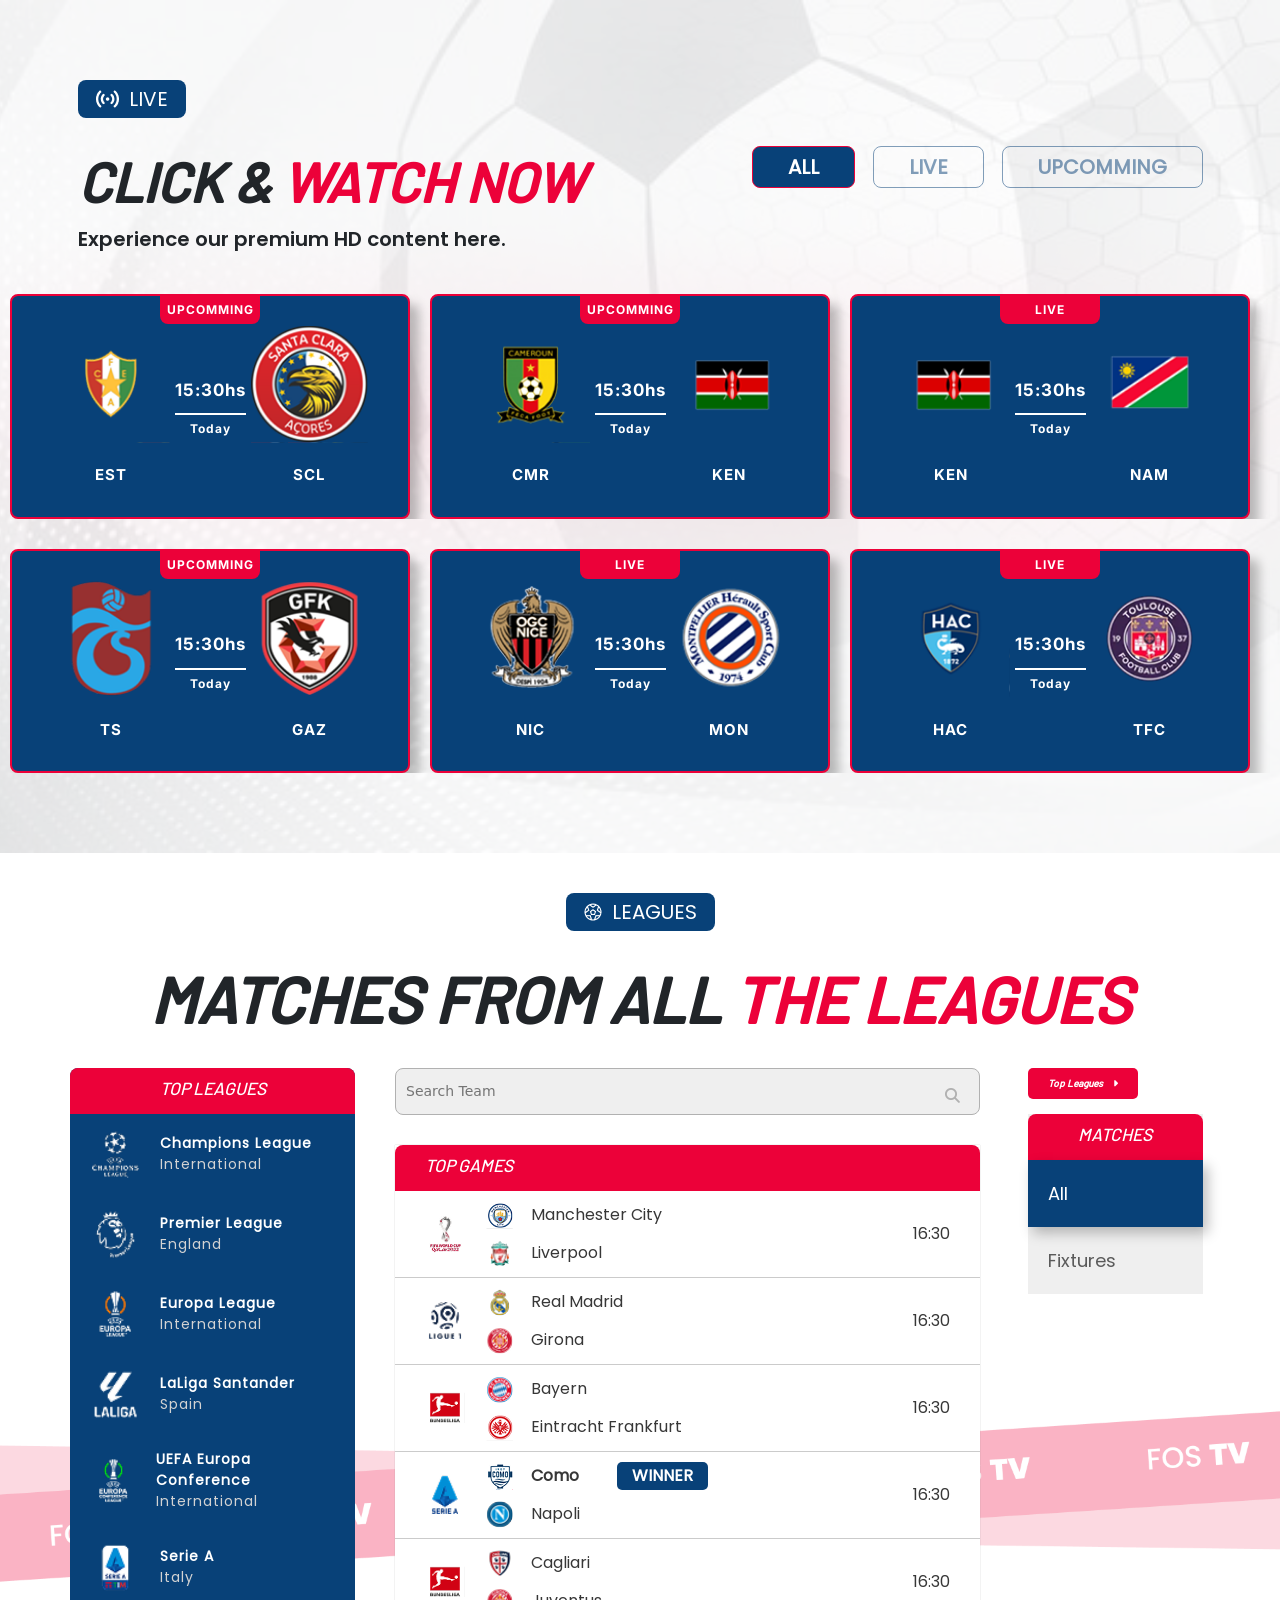
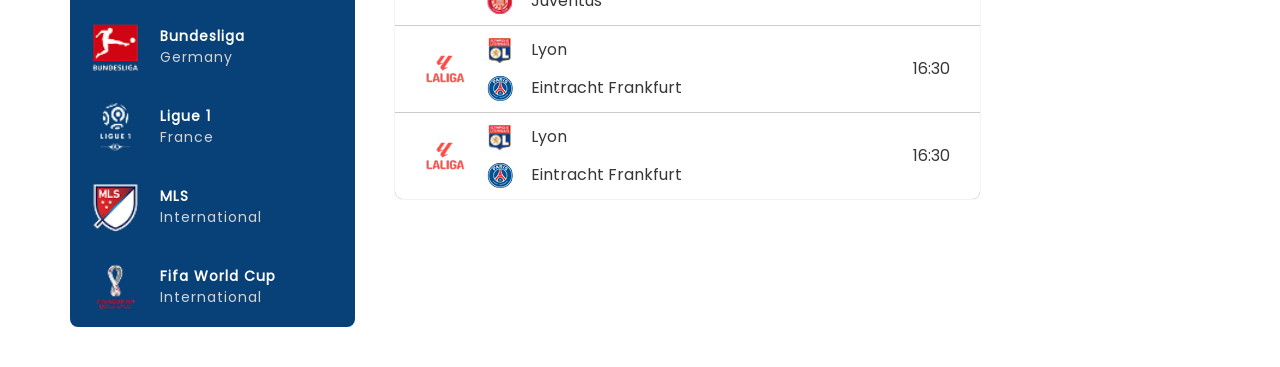
==== commit 52806836: "responsive two sections" ====
--- a/index.html
+++ b/index.html
@@ -30,7 +30,11 @@
           <div class="row">
             <div class="col-lg-6 col-12 mb-3">
               <div class="live-badge mb-5">
-                <img src="./assets/images/signal.png" class="img-fluid signal-img" alt="" />
+                <img
+                  src="./assets/images/signal.png"
+                  class="img-fluid signal-img"
+                  alt=""
+                />
                 <span>Live</span>
               </div>
               <h2 class="heading-text mb-3">
@@ -52,7 +56,7 @@
         <div class="slider-wrrp mb-5">
           <!-- card 1 -->
           <div class="match-card">
-            <a href="" class="text-decoration-none">
+            <a href="single-match.html" class="text-decoration-none">
               <div class="card-header">
                 <span class="status-badge">Live</span>
               </div>
@@ -82,7 +86,7 @@
           </div>
           <!-- card 2 -->
           <div class="match-card">
-            <a href="" class="text-decoration-none">
+            <a href="single-match.html" class="text-decoration-none">
               <div class="card-header">
                 <span class="status-badge">Upcomming</span>
               </div>
@@ -112,7 +116,7 @@
           </div>
           <!-- card 3 -->
           <div class="match-card">
-            <a href="" class="text-decoration-none">
+            <a href="single-match.html" class="text-decoration-none">
               <div class="card-header">
                 <span class="status-badge">Upcomming</span>
               </div>
@@ -142,7 +146,7 @@
           </div>
           <!-- card 4 -->
           <div class="match-card">
-            <a href="" class="text-decoration-none">
+            <a href="single-match.html" class="text-decoration-none">
               <div class="card-header">
                 <span class="status-badge">Live</span>
               </div>
@@ -172,7 +176,7 @@
           </div>
           <!-- card 5 -->
           <div class="match-card">
-            <a href="" class="text-decoration-none">
+            <a href="single-match.html" class="text-decoration-none">
               <div class="card-header">
                 <span class="status-badge">Live</span>
               </div>
@@ -202,7 +206,7 @@
           </div>
           <!-- card 6 -->
           <div class="match-card">
-            <a href="" class="text-decoration-none">
+            <a href="single-match.html" class="text-decoration-none">
               <div class="card-header">
                 <span class="status-badge">Upcomming</span>
               </div>
@@ -236,7 +240,7 @@
         <div class="slider-wrrp-2">
           <!-- card 1 -->
           <div class="match-card">
-            <a href="" class="text-decoration-none">
+            <a href="single-match.html" class="text-decoration-none">
               <div class="card-header">
                 <span class="status-badge">Upcomming</span>
               </div>
@@ -266,7 +270,7 @@
           </div>
           <!-- card 2 -->
           <div class="match-card">
-            <a href="" class="text-decoration-none">
+            <a href="single-match.html" class="text-decoration-none">
               <div class="card-header">
                 <span class="status-badge">Upcomming</span>
               </div>
@@ -296,7 +300,7 @@
           </div>
           <!-- card 3 -->
           <div class="match-card">
-            <a href="" class="text-decoration-none">
+            <a href="single-match.html" class="text-decoration-none">
               <div class="card-header">
                 <span class="status-badge">Live</span>
               </div>
@@ -326,7 +330,7 @@
           </div>
           <!-- card 4 -->
           <div class="match-card">
-            <a href="" class="text-decoration-none">
+            <a href="single-match.html" class="text-decoration-none">
               <div class="card-header">
                 <span class="status-badge">Live</span>
               </div>
@@ -356,7 +360,7 @@
           </div>
           <!-- card 5 -->
           <div class="match-card">
-            <a href="" class="text-decoration-none">
+            <a href="single-match.html" class="text-decoration-none">
               <div class="card-header">
                 <span class="status-badge">Live</span>
               </div>
@@ -386,7 +390,7 @@
           </div>
           <!-- card 6 -->
           <div class="match-card">
-            <a href="" class="text-decoration-none">
+            <a href="single-match.html" class="text-decoration-none">
               <div class="card-header">
                 <span class="status-badge">Upcomming</span>
               </div>
@@ -609,7 +613,10 @@
 
                 <!-- Game 1 -->
                 <div class="border-class">
-                  <a href="" class="text-decoration-none game_area w-100">
+                  <a
+                    href="single-match.html"
+                    class="text-decoration-none game_area w-100"
+                  >
                     <div class="logo_team_area">
                       <img
                         src="./assets/images/fifa-world-cup.png"
@@ -640,7 +647,10 @@
                 </div>
                 <!-- Game 2 -->
                 <div class="border-class">
-                  <a href="" class="text-decoration-none game_area w-100">
+                  <a
+                    href="single-match.html"
+                    class="text-decoration-none game_area w-100"
+                  >
                     <div class="logo_team_area">
                       <img
                         src="./assets/images/Ligue1.png"
@@ -671,7 +681,10 @@
                 </div>
                 <!-- Game 3 -->
                 <div class="border-class">
-                  <a href="" class="text-decoration-none game_area w-100">
+                  <a
+                    href="single-match.html"
+                    class="text-decoration-none game_area w-100"
+                  >
                     <div class="logo_team_area">
                       <img
                         src="./assets/images/bundesliga-logo.png"
@@ -702,7 +715,10 @@
                 </div>
                 <!-- Game 4 -->
                 <div class="border-class">
-                  <a href="" class="text-decoration-none game_area w-100">
+                  <a
+                    href="single-match.html"
+                    class="text-decoration-none game_area w-100"
+                  >
                     <div class="logo_team_area">
                       <img
                         src="./assets/images/serie_a-brandlogo.png"
@@ -734,7 +750,10 @@
                 </div>
                 <!-- Game 5 -->
                 <div class="border-class">
-                  <a href="" class="text-decoration-none game_area w-100">
+                  <a
+                    href="single-match.html"
+                    class="text-decoration-none game_area w-100"
+                  >
                     <div class="logo_team_area">
                       <img
                         src="./assets/images/bundesliga-logo.png"
@@ -765,7 +784,10 @@
                 </div>
                 <!-- Game 6 -->
                 <div class="border-class">
-                  <a href="" class="text-decoration-none game_area w-100">
+                  <a
+                    href="single-match.html"
+                    class="text-decoration-none game_area w-100"
+                  >
                     <div class="logo_team_area">
                       <img
                         src="./assets/images/laliga-2.png"
@@ -796,7 +818,10 @@
                 </div>
                 <!-- Game 7 -->
                 <div class="border-class">
-                  <a href="" class="text-decoration-none game_area w-100">
+                  <a
+                    href="single-match.html"
+                    class="text-decoration-none game_area w-100"
+                  >
                     <div class="logo_team_area">
                       <img
                         src="./assets/images/laliga-2.png"
@@ -827,7 +852,11 @@
                 </div>
               </div>
             </div>
-            <div class="col-lg-2 col-md-3 col-sm-6 col-12 mb-5">
+            <div class="col-lg-2 col-md-3 col-12 mb-5 column-matches">
+              <button class="btn-class mb-4">
+                Top Leagues <i class="fa-solid fa-caret-right"></i>
+              </button>
+
               <div class="side-bar-2">
                 <div class="side-bar-header">
                   <h3>Matches</h3>
--- a/assets/css/style.css
+++ b/assets/css/style.css
@@ -541,7 +541,7 @@
   padding: 10px;
 }
 
-.setting-drp.active{
+.setting-drp.active {
   display: block !important;
 }
 
@@ -749,8 +749,7 @@
   padding: 10px 0;
 }
 
-
-.players-list-2 li{
+.players-list-2 li {
   justify-content: space-between;
 }
 
@@ -955,4 +954,22 @@
   display: block;
 }
 
+.btn-class {
+  display: flex;
+  padding: 8px 20px;
+  align-items: center;
+  gap: 10px;
+  border-radius: 5px;
+  background: #ec0139;
+  color: #fff;
+  border: none;
+  font-size: 10px;
+  font-weight: 600;
+  font-style: italic;
+  font-family: var(--barlow-font);
+}
+
+.column-btns {
+  display: none;
+}
 /* single page ends */
--- a/assets/css/responsive.css
+++ b/assets/css/responsive.css
@@ -25,9 +25,33 @@
   .bottom-para {
     font-size: 16px;
   }
+  .hour-left-text {
+    font-size: 14px;
+  }
   .btn-area button {
     padding: 8px 28px;
     font-size: 18px;
+  }
+  .league-container {
+    gap: 12px;
+    padding: 15px 10px;
+  }
+  .img-leagues {
+    height: 40px;
+    width: 40px;
+  }
+  .tab-area button {
+    padding: 12px;
+  }
+  .team-area img {
+    height: 90px;
+    width: 90px;
+  }
+  .match-card {
+    padding: 0 25px 30px;
+  }
+  .status-badge {
+    font-size: 12px;
   }
 }
 
@@ -50,6 +74,19 @@
   .side-bar-header {
     padding: 8px 26px;
     font-size: 16px !important;
+  }
+  .team_name_logo span {
+    font-size: 15px;
+  }
+  .game_area {
+    padding: 10px 25px;
+  }
+  .column-details {
+    padding: 0 25px;
+  }
+  .column-btns{
+    display: flex;
+    align-items: center;
   }
 }
 
@@ -79,6 +116,44 @@
   .live-badge {
     font-size: 16px;
   }
+  .hour-left-text {
+    font-size: 12px;
+  }
+  .team-area img {
+    height: 80px;
+    width: 80px;
+  }
+  .column-matches{
+    display: flex;
+    flex-direction: column;
+    align-items: end;
+  }
+  .side-bar-2{
+    width: 50%;
+  }
+}
+
+@media (max-width: 575px) {
+  .match-card {
+    padding: 0 10px 30px;
+  }
+  .team-area img {
+    height: 60px;
+    width: 60px;
+  }
+  .status-badge {
+    font-size: 10px;
+    padding: 4px 14px;
+  }
+  .team-name {
+    font-size: 12px;
+  }
+  .team-area {
+    gap: 10px;
+  }
+  .card-matches-area {
+    margin-top: 20px;
+}
 }
 
 @media (max-width: 480px) {
@@ -93,9 +168,17 @@
   .live-badge {
     font-size: 14px;
   }
-  .signal-img{
+  .signal-img {
     height: 20px;
     width: 20px;
     object-fit: contain;
   }
 }
+
+@media (max-width: 380px) {
+  .result-badge {
+    margin-left: -5px;
+    padding: 2px 10px;
+    font-size: 10px !important;
+  }
+}
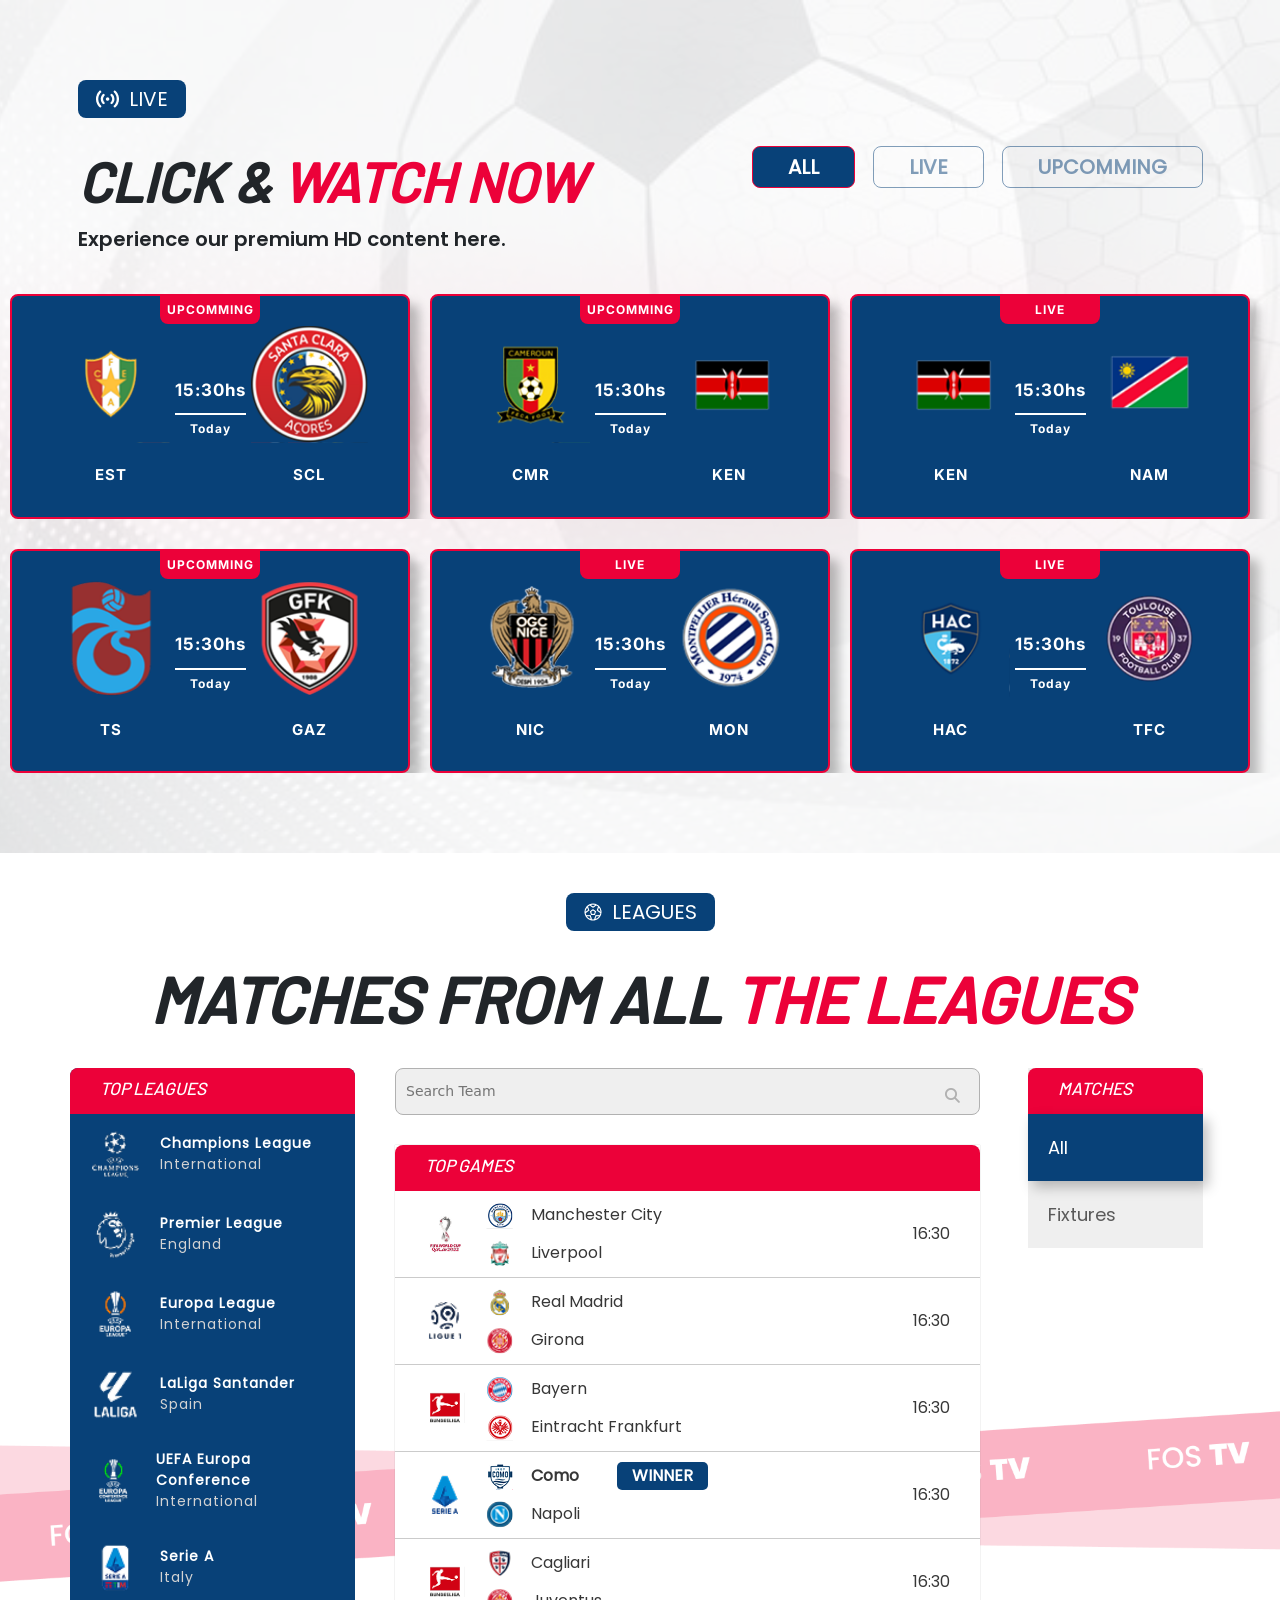
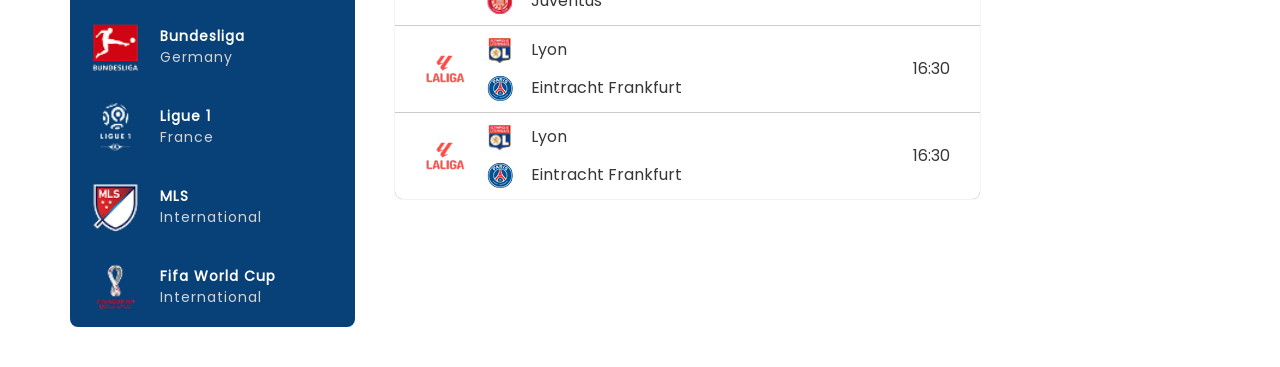
==== commit 140be23b: "updated" ====
--- a/index.html
+++ b/index.html
@@ -436,10 +436,11 @@
                 MATCHES FROM ALL <span class="span-color">THE LEAGUES</span>
               </h2>
             </div>
-            <div class="col-lg-3 col-12 p-0 d-lg-block d-none">
+            <div class="col-lg-3 col-12 p-0 column-sidebar-2">
               <div class="side-bar">
                 <div class="side-bar-header">
                   <h3>Top Leagues</h3>
+                  <button class="close-btn-2"><i class="fa-solid fa-x"></i></button>
                 </div>
 
                 <!-- Leagues -->
--- a/assets/css/style.css
+++ b/assets/css/style.css
@@ -33,7 +33,9 @@
   --poppin-font: "poppins";
   --poppin-font-2: "poppins-bold";
   --barlow-font: "barlow";
-  --red-color: "#ec0139";
+  --red-color: #ec0139;
+  --white: #fff;
+  --black: #000;
 }
 
 @media (min-width: 1600px) {
@@ -251,6 +253,9 @@
 }
 
 .side-bar-header {
+  display: flex;
+  align-items: center;
+  justify-content: space-between;
   background: #ec0139;
   text-align: center;
   color: #fff;
@@ -261,10 +266,15 @@
   font-weight: 700;
   font-style: italic;
   font-size: 18px;
-  line-height: 48px;
-  letter-spacing: 0%;
-  vertical-align: middle;
   text-transform: uppercase;
+}
+
+.close-btn-2{
+  display: none;
+  background: transparent;
+  color: #fff;
+  border: none;
+  font-size: 14px;
 }
 
 .league-container {
@@ -500,7 +510,7 @@
   width: 150px;
   border-bottom: 1px solid #a8a8a8;
   background: none;
-  font-size: 14px;
+  font-size: 16px;
   color: #656565;
   outline: none;
 }
@@ -955,7 +965,7 @@
 }
 
 .btn-class {
-  display: flex;
+  display: none;
   padding: 8px 20px;
   align-items: center;
   gap: 10px;
@@ -963,7 +973,7 @@
   background: #ec0139;
   color: #fff;
   border: none;
-  font-size: 10px;
+  font-size: 12px;
   font-weight: 600;
   font-style: italic;
   font-family: var(--barlow-font);
@@ -972,4 +982,177 @@
 .column-btns {
   display: none;
 }
+
+.divider {
+  display: none;
+}
+
+/* .side-bar-nav-area {
+  display: none;
+  justify-content: flex-end;
+  position: fixed;
+  z-index: 999;
+  left: 0;
+  top: 0;
+  height: 100vh;
+  width: 100%;
+  background: #0000007a;
+  transition:1s;
+} */
+
+.menu-btn {
+  display: none;
+  background: transparent;
+  border: none;
+  font-size: 20px;
+}
+
+/* Sidebar Container */
+.side-bar-nav {
+  position: fixed;
+  top: 0;
+  right: -100%;
+  height: 100vh;
+  width: 320px;
+  background: linear-gradient(135deg, #ec0139, #ff5733);
+  box-shadow: 5px 0 15px rgba(0, 0, 0, 0.3);
+  display: flex;
+  flex-direction: column;
+  z-index: 999;
+  transition: 1s;
+  overflow-y: auto;
+}
+
+.side-bar-nav.active {
+  right: 0;
+}
+
+/* Sidebar Header */
+.sider-bar-header {
+  display: flex;
+  align-items: center;
+  justify-content: space-between;
+  padding: 15px 20px;
+  border-bottom: 2px solid rgba(255, 255, 255, 0.2);
+}
+
+/* Logo Styling */
+.menu-logo {
+  height: 70px;
+  width: 70px;
+  object-fit: contain;
+}
+
+/* Close Button */
+.close-btn {
+  color: #fff;
+  border: none;
+  background: none;
+  font-size: 18px;
+  cursor: pointer;
+  transition: transform 0.3s ease-in-out;
+}
+.close-btn:hover {
+  transform: rotate(90deg) scale(1.1);
+}
+
+/* Sidebar Body */
+.side-bar-body {
+  padding: 20px;
+  flex-grow: 1;
+}
+
+/* Menu List */
+.link-menu {
+  display: flex;
+  flex-direction: column;
+  gap: 15px;
+  padding: 0;
+}
+
+/* Menu Items */
+.link-menu li {
+  list-style: none;
+  width: 100%;
+  border: 2px solid transparent;
+  border-radius: 12px;
+  padding: 12px 18px;
+  position: relative;
+  background: rgba(255, 255, 255, 0.15);
+  backdrop-filter: blur(10px);
+  display: flex;
+  align-items: center;
+  gap: 10px;
+  transition: all 0.3s ease-in-out;
+}
+
+/* Hover Effect */
+.link-menu li:hover {
+  background: rgba(255, 255, 255, 0.25);
+  border: 2px solid #ffdd57;
+  transform: scale(1.05);
+  box-shadow: 0px 0px 10px rgba(255, 255, 255, 0.3);
+}
+
+/* Menu Links */
+.link-menu li a {
+  text-decoration: none;
+  color: #fff;
+  font-size: 17px;
+  font-weight: 600;
+  flex-grow: 1;
+  transition: color 0.3s ease-in-out;
+}
+
+/* Hover Text Color */
+.link-menu li:hover a {
+  color: #192d41;
+}
+
+/* Menu Icons */
+.menu-icon {
+  font-size: 20px;
+  color: #fff;
+}
+
+.modal-body,
+.modal-header {
+  padding: 15px 40px !important;
+}
+.modal-content {
+  background-color: var(--white);
+  border-radius: 10px;
+}
+.modal-content label {
+  color: var(--black);
+  font-size: 16px;
+  margin-bottom: 8px;
+  font-family: var(--poppin-font);
+}
+.modal-content input {
+  font-size: 15px;
+  padding: 10px 20px;
+  margin-bottom: 45px;
+}
+.modal-content input:focus-visible {
+  box-shadow: none;
+}
+
+.icon-btn{
+  font-size: 15px;
+  color: #000;
+}
+.modal-search {
+  background: var(--red-color);
+  width: 100%;
+  font-size: 15px;
+  color: var(--white);
+  font-weight: 700;
+  line-height: 20px;
+  text-align: center;
+  border: transparent;
+  height: 40px;
+  font-family: var(--poppin-font);
+  letter-spacing: 1px;
+}
 /* single page ends */
--- a/assets/css/responsive.css
+++ b/assets/css/responsive.css
@@ -4,6 +4,68 @@
   }
 }
 
+@media (max-width: 1440px) {
+  .logo {
+    height: 100px;
+    object-fit: contain;
+  }
+  .play-btn {
+    height: 80px;
+    width: 80px;
+  }
+  .time_audio,
+  .team_short_name,
+  .player_name,
+  .group-area-2 button {
+    font-size: 18px;
+  }
+
+  .tournament_score_name,
+  .match_time {
+    font-size: 30px;
+  }
+
+  .time_audio,
+  .team_short_name,
+  .player_name {
+    font-size: 20px;
+  }
+
+  .players-list li {
+    font-size: 16px;
+  }
+
+  .ft-nav-links li a {
+    font-size: 16px;
+  }
+
+  .sub-hd {
+    font-size: 25px;
+  }
+  .column-position {
+    align-items: center;
+  }
+
+  .brand-img {
+    height: 150px;
+  }
+
+  .ft-col-hd {
+    font-size: 25px;
+  }
+
+  nav ul li {
+    padding: 7px 15px;
+  }
+  .input-footer button {
+    padding: 15px;
+    font-size: 14px;
+  }
+  .footer-bt-text {
+    font-size: 15px;
+  }
+}
+
 @media (max-width: 1399px) {
   .heading-text {
     font-size: 55px;
@@ -13,6 +75,104 @@
   }
   .btn-area button {
     padding: 5px 35px;
+  }
+  .logo {
+    height: 80px;
+  }
+  nav ul li {
+    padding: 7px 12px;
+  }
+  nav ul li a,
+  .auth-login,
+  nav ul li.active a {
+    font-size: 16px;
+  }
+  .tournament_score_name,
+  .match_time,
+  .goals_text {
+    font-size: 25px;
+  }
+
+  .teams_info img {
+    height: 60px;
+    width: 60px;
+    border-radius: 50%;
+    object-fit: contain;
+  }
+
+  .time_audio,
+  .team_short_name,
+  .player_name,
+  .group-area-2 button {
+    font-size: 18px;
+  }
+
+  .group-area-2 img {
+    height: 20px;
+    width: 20px;
+    object-fit: contain;
+  }
+
+  .players-list li {
+    font-size: 14px;
+  }
+
+  .combination_block {
+    padding: 20px 25px;
+  }
+  .ft-nav-links li a {
+    font-size: 14px;
+  }
+  .ft-col-hd {
+    font-size: 22px;
+  }
+  .sub-hd {
+    font-size: 22px;
+    text-align: center;
+  }
+  .input-footer {
+    padding: 4px 6px;
+    padding-left: 10px;
+  }
+  .input-footer button {
+    padding: 12px;
+    font-size: 12px;
+  }
+
+  .icon-social {
+    height: 35px;
+    width: 35px;
+  }
+  .icon-social i {
+    font-size: 14px !important;
+  }
+  .column-ft img {
+    height: 120px;
+    width: 100%;
+    object-fit: contain;
+  }
+}
+
+@media (max-width: 1366px) {
+  .tournament_score_name,
+  .match_time,
+  .goals_text {
+    font-size: 18px;
+  }
+
+  .brand-img {
+    height: 125px;
+  }
+
+  .ft-col-hd {
+    font-size: 20px;
+  }
+
+  .time_audio,
+  .team_short_name,
+  .player_name,
+  .group-area-2 button {
+    font-size: 16px;
   }
 }
 
@@ -53,6 +213,84 @@
   .status-badge {
     font-size: 12px;
   }
+
+  nav ul li {
+    padding: 7px 10px;
+  }
+
+  nav ul li a,
+  .auth-login,
+  nav ul li.active a {
+    font-size: 14px;
+  }
+  .logo {
+    height: 65px;
+  }
+  nav ul {
+    gap: 5px;
+  }
+  .brand-img {
+    height: 110px;
+  }
+  .brand_section {
+    padding: 50px 80px;
+  }
+  .lineups_section {
+    padding: 50px 10px;
+  }
+  .time_audio,
+  .team_short_name,
+  .player_name,
+  .group-area-2 button {
+    font-size: 14px;
+  }
+  .players-list li {
+    font-size: 12px;
+  }
+  .tournament_score_name,
+  .match_time,
+  .goals_text {
+    font-size: 16px;
+  }
+  .audio_player {
+    gap: 25px;
+  }
+
+  .sub-hd {
+    font-size: 20px;
+  }
+  .tabs-btn-2 button {
+    font-size: 14px;
+  }
+  .play-btn {
+    height: 60px;
+    width: 60px;
+  }
+  .ft-col-hd,
+  .sub-hd {
+    font-size: 18px;
+  }
+  .ft-nav-links li a {
+    font-size: 12px;
+  }
+  .logo-2 {
+    width: 100%;
+    height: 100px;
+    object-fit: contain;
+  }
+
+  .input-footer input {
+    height: 40px;
+    width: 80%;
+  }
+  .input-footer button {
+    padding: 10px;
+    font-size: 10px;
+  }
+  .social-icons-list a {
+    height: 30px;
+    width: 30px;
+  }
 }
 
 @media (max-width: 991px) {
@@ -84,9 +322,77 @@
   .column-details {
     padding: 0 25px;
   }
-  .column-btns{
+  .column-btns {
     display: flex;
     align-items: center;
+  }
+  .hidden {
+    display: none;
+  }
+  .padding-column {
+    padding: 40px 0;
+  }
+  .column-position {
+    align-items: unset;
+    flex-direction: row !important;
+  }
+
+  .ft-col-hd,
+  .sub-hd {
+    font-size: 16px;
+  }
+  .footer-bt-text {
+    font-size: 14px;
+  }
+  .logo-2 {
+    width: auto;
+  }
+
+  .sub-hd {
+    text-align: left;
+    margin-bottom: 10px;
+  }
+  .input-footer button {
+    font-size: 12px;
+  }
+  .brand-img {
+    height: 100px;
+  }
+  .league_tournament {
+    gap: 15px;
+  }
+  .divider {
+    display: block;
+  }
+  .menu-btn {
+    display: flex;
+  }
+  .search-container {
+    display: none;
+  }
+  .btn-class {
+    display: flex;
+  }
+
+  .column-sidebar-2 {
+    height: 100vh;
+    position: fixed;
+    width: 300px;
+    top: 0;
+    left: -100%;
+    z-index: 999;
+    transition: 1s;
+  }
+
+  .column-sidebar-2.active {
+    left: 0;
+  }
+  .column-sidebar-2 .leagues {
+    height: 90%;
+    overflow-y: auto;
+  }
+  .close-btn-2 {
+    display: block;
   }
 }
 
@@ -123,13 +429,78 @@
     height: 80px;
     width: 80px;
   }
-  .column-matches{
+  .column-matches {
     display: flex;
     flex-direction: column;
     align-items: end;
   }
-  .side-bar-2{
+  .side-bar-2 {
     width: 50%;
+  }
+  .brand-img {
+    height: 80px;
+  }
+  .footer-bt-text {
+    font-size: 12px;
+  }
+  .time_audio,
+  .team_short_name,
+  .player_name,
+  .group-area-2 button {
+    font-size: 12px;
+  }
+  .group-area-2 img {
+    height: 16px;
+    width: 16px;
+  }
+  .league_tournament {
+    gap: 10px;
+  }
+  .team-score-img {
+    height: 45px;
+    width: 45px;
+  }
+  .tournament_score_name,
+  .match_time,
+  .goals_text {
+    font-size: 14px;
+  }
+
+  .teams_info img {
+    height: 50px;
+    width: 50px;
+  }
+  .teams_info span {
+    font-size: 14px;
+  }
+  .score_area {
+    gap: 20px;
+  }
+  .play-btn {
+    height: 50px;
+    width: 50px;
+  }
+  .team_field_setup {
+    font-size: 14px;
+  }
+}
+
+@media (max-width: 640px) {
+  .team-score-card,
+  .audio_player {
+    padding: 10px 40px;
+  }
+  .brand_section {
+    padding: 30px 40px;
+  }
+  .footer-bottom-row {
+    display: flex;
+    flex-direction: column;
+    align-items: center;
+    gap: 10px;
+  }
+  .group-area-2 {
+    gap: 5px;
   }
 }
 
@@ -153,7 +524,42 @@
   }
   .card-matches-area {
     margin-top: 20px;
-}
+  }
+
+  .tabs-btn-2 button {
+    padding: 10px 20px;
+    font-size: 12px;
+  }
+  .play-btn {
+    height: 40px;
+    width: 40px;
+  }
+  .team-score-img,
+  .teams_info img {
+    height: 40px;
+    width: 40px;
+  }
+
+  .group-area-2 button {
+    padding: 4px 15px;
+  }
+  .audio_player {
+    gap: 15px;
+  }
+  .input-footer button {
+    padding: 12px 15px;
+  }
+  .sub-hd {
+    margin-bottom: 20px !important;
+  }
+  .columns-ft {
+    display: flex;
+    flex-direction: column;
+    align-items: center;
+  }
+  .column-position {
+    justify-content: center;
+  }
 }
 
 @media (max-width: 480px) {
@@ -172,6 +578,80 @@
     height: 20px;
     width: 20px;
     object-fit: contain;
+  }
+  .tournament_score_name,
+  .match_time,
+  .goals_text {
+    font-size: 12px;
+  }
+  .team-score-img,
+  .teams_info img {
+    height: 35px;
+    width: 35px;
+  }
+  .team-score-card,
+  .audio_player {
+    padding: 4px 20px;
+  }
+  .team-score-card {
+    top: 6px;
+  }
+  .audio_player {
+    bottom: 10px;
+  }
+}
+
+@media (max-width: 440px) {
+  .score_area {
+    gap: 12px;
+  }
+  .league_tournament {
+    gap: 8px;
+  }
+  .team-score-img,
+  .teams_info img {
+    height: 30px;
+    width: 30px;
+  }
+  .teams_info {
+    gap: 6px;
+  }
+  .group-area-2 button {
+    padding: 4px 10px;
+  }
+  .group-area-2 img {
+    height: 14px;
+    width: 14px;
+  }
+  .team-score-card,
+  .audio_player {
+    padding: 4px 15px;
+  }
+
+  .play-btn {
+    height: 35px;
+    width: 35px;
+  }
+  .search_area {
+    gap: 18px;
+  }
+  .logo {
+    height: 55px;
+  }
+  .tabs-btn-2 button {
+    padding: 10px 15px;
+  }
+  .brand_section {
+    padding: 30px 20px;
+  }
+  .brand-img {
+    height: 65px;
+  }
+  .lineups_section {
+    padding: 30px 10px;
+  }
+  .tabs-btn-2 {
+    margin-bottom: 50px;
   }
 }
 
@@ -181,4 +661,44 @@
     padding: 2px 10px;
     font-size: 10px !important;
   }
-}
+  .search-inp {
+    width: 120px;
+    font-size: 12px;
+  }
+  .tabs-btn-2 button {
+    padding: 10px 12px;
+    font-size: 10px;
+  }
+
+  .players-list li {
+    font-size: 10px;
+  }
+  .time_audio,
+  .team_short_name,
+  .player_name,
+  .group-area-2 button {
+    font-size: 10px;
+  }
+
+  .team-score-img,
+  .teams_info img {
+    height: 26px;
+    width: 26px;
+  }
+  .play-btn {
+    height: 30px;
+    width: 30px;
+  }
+  .score_area {
+    gap: 10px;
+  }
+
+  nav ul li a,
+  .auth-login,
+  nav ul li.active a {
+    font-size: 12px;
+  }
+  .side-bar-nav {
+    width: 280px;
+  }
+}
